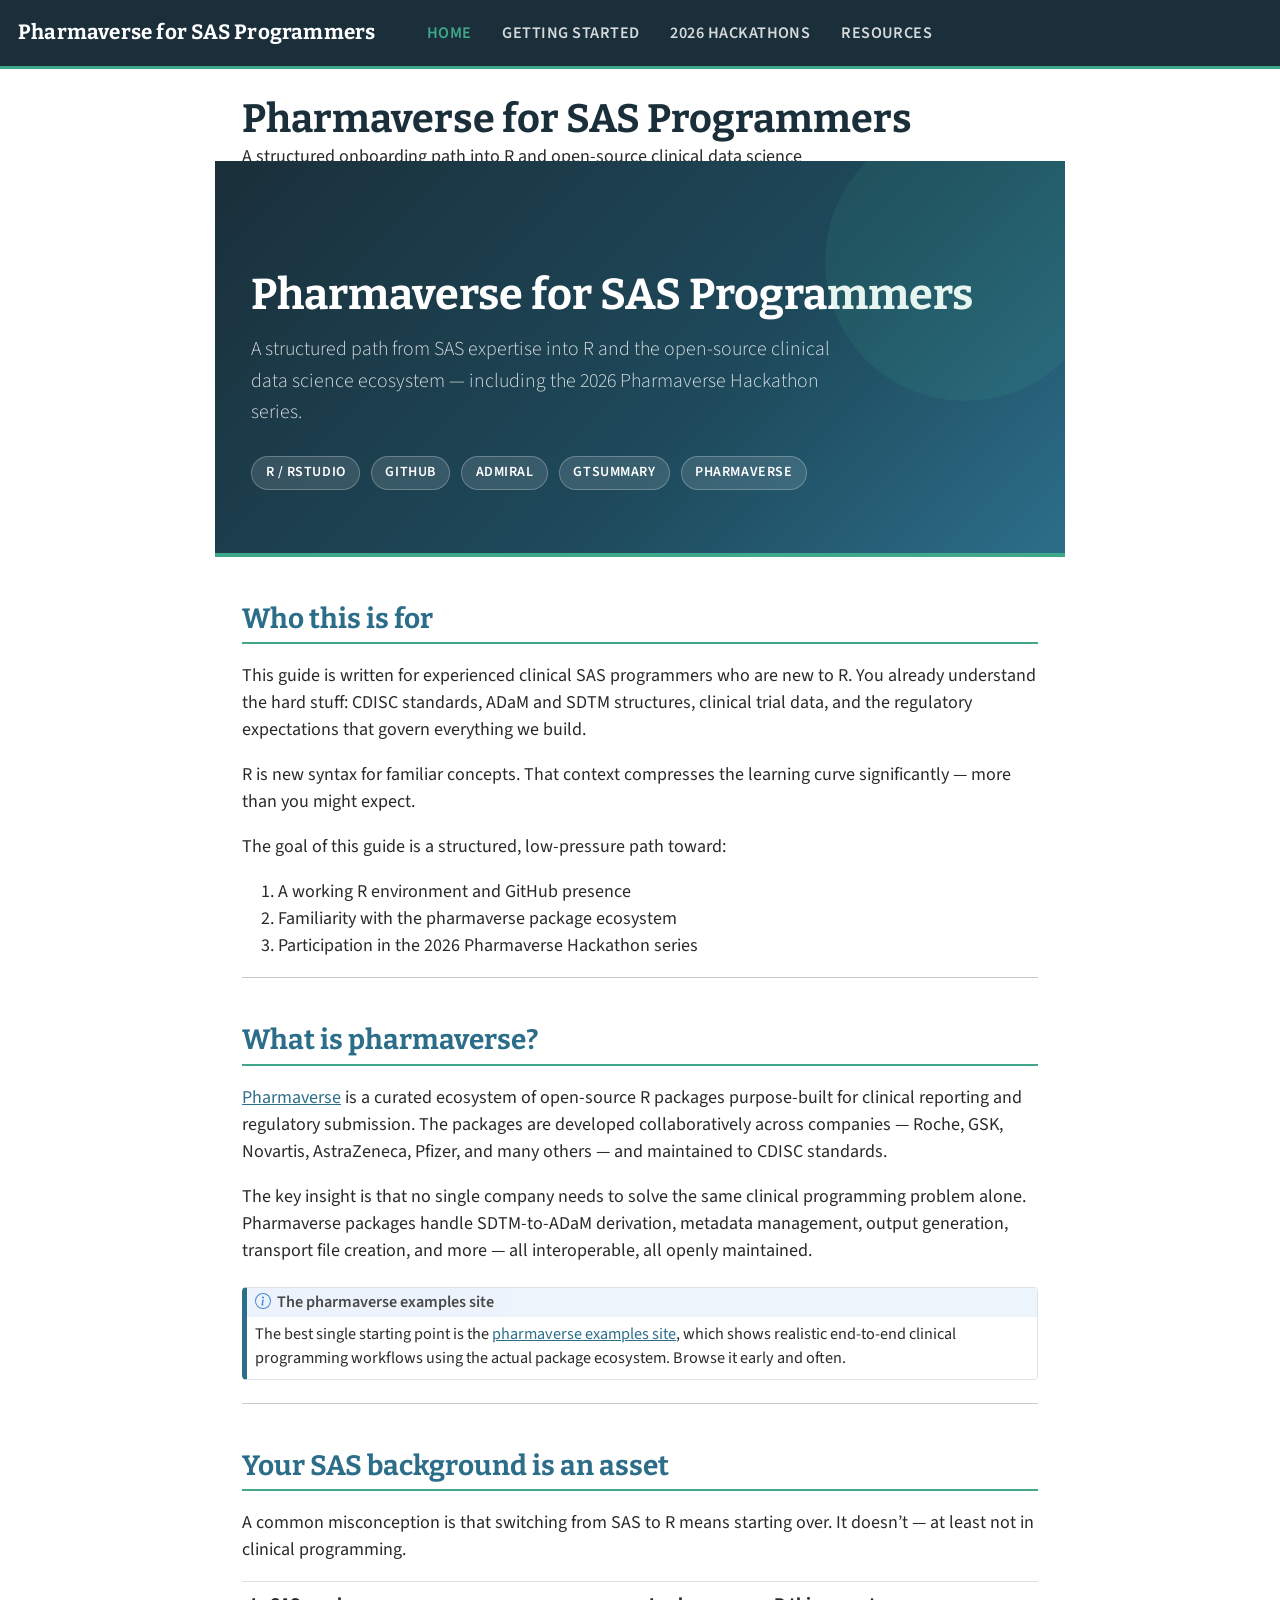
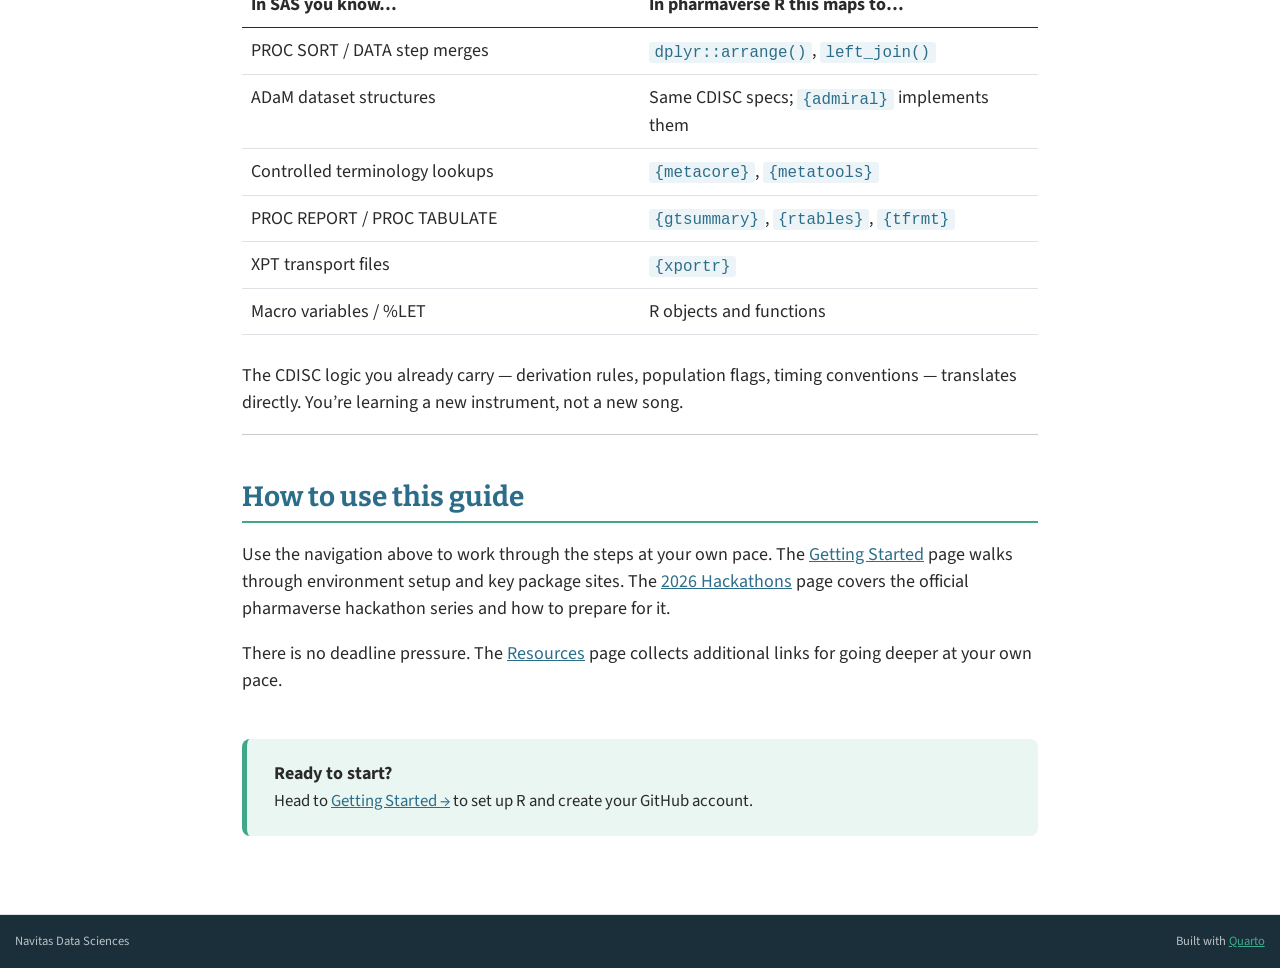
==== index.html @ 02140207 "Built site for gh-pages" ====
<!DOCTYPE html>
<html xmlns="http://www.w3.org/1999/xhtml" lang="en" xml:lang="en"><head>

<meta charset="utf-8">
<meta name="generator" content="quarto-1.2.313">

<meta name="viewport" content="width=device-width, initial-scale=1.0, user-scalable=yes">

<meta name="description" content="A structured onboarding path into R and open-source clinical data science">

<title>Pharmaverse for SAS Programmers</title>
<style>
code{white-space: pre-wrap;}
span.smallcaps{font-variant: small-caps;}
div.columns{display: flex; gap: min(4vw, 1.5em);}
div.column{flex: auto; overflow-x: auto;}
div.hanging-indent{margin-left: 1.5em; text-indent: -1.5em;}
ul.task-list{list-style: none;}
ul.task-list li input[type="checkbox"] {
  width: 0.8em;
  margin: 0 0.8em 0.2em -1.6em;
  vertical-align: middle;
}
</style>


<script src="site_libs/quarto-nav/quarto-nav.js"></script>
<script src="site_libs/quarto-nav/headroom.min.js"></script>
<script src="site_libs/clipboard/clipboard.min.js"></script>
<script src="site_libs/quarto-search/autocomplete.umd.js"></script>
<script src="site_libs/quarto-search/fuse.min.js"></script>
<script src="site_libs/quarto-search/quarto-search.js"></script>
<meta name="quarto:offset" content="./">
<link href="./favicon.png" rel="icon" type="image/png">
<script src="site_libs/quarto-html/quarto.js"></script>
<script src="site_libs/quarto-html/popper.min.js"></script>
<script src="site_libs/quarto-html/tippy.umd.min.js"></script>
<script src="site_libs/quarto-html/anchor.min.js"></script>
<link href="site_libs/quarto-html/tippy.css" rel="stylesheet">
<link href="site_libs/quarto-html/quarto-syntax-highlighting.css" rel="stylesheet" id="quarto-text-highlighting-styles">
<script src="site_libs/bootstrap/bootstrap.min.js"></script>
<link href="site_libs/bootstrap/bootstrap-icons.css" rel="stylesheet">
<link href="site_libs/bootstrap/bootstrap.min.css" rel="stylesheet" id="quarto-bootstrap" data-mode="light">
<script id="quarto-search-options" type="application/json">{
  "location": "navbar",
  "copy-button": false,
  "collapse-after": 3,
  "panel-placement": "end",
  "type": "overlay",
  "limit": 20,
  "language": {
    "search-no-results-text": "No results",
    "search-matching-documents-text": "matching documents",
    "search-copy-link-title": "Copy link to search",
    "search-hide-matches-text": "Hide additional matches",
    "search-more-match-text": "more match in this document",
    "search-more-matches-text": "more matches in this document",
    "search-clear-button-title": "Clear",
    "search-detached-cancel-button-title": "Cancel",
    "search-submit-button-title": "Submit"
  }
}</script>
<style>html{ scroll-behavior: smooth; }</style>


</head>

<body class="nav-fixed fullcontent">

<div id="quarto-search-results"></div>
  <header id="quarto-header" class="headroom fixed-top">
    <nav class="navbar navbar-expand-lg navbar-dark ">
      <div class="navbar-container container-fluid">
      <div class="navbar-brand-container">
    <a class="navbar-brand" href="./index.html">
    <span class="navbar-title">Pharmaverse for SAS Programmers</span>
    </a>
  </div>
          <button class="navbar-toggler" type="button" data-bs-toggle="collapse" data-bs-target="#navbarCollapse" aria-controls="navbarCollapse" aria-expanded="false" aria-label="Toggle navigation" onclick="if (window.quartoToggleHeadroom) { window.quartoToggleHeadroom(); }">
  <span class="navbar-toggler-icon"></span>
</button>
          <div class="collapse navbar-collapse" id="navbarCollapse">
            <ul class="navbar-nav navbar-nav-scroll me-auto">
  <li class="nav-item">
    <a class="nav-link active" href="./index.html" aria-current="page">
 <span class="menu-text">Home</span></a>
  </li>  
  <li class="nav-item">
    <a class="nav-link" href="./steps.html">
 <span class="menu-text">Getting Started</span></a>
  </li>  
  <li class="nav-item">
    <a class="nav-link" href="./hackathon.html">
 <span class="menu-text">2026 Hackathons</span></a>
  </li>  
  <li class="nav-item">
    <a class="nav-link" href="./resources.html">
 <span class="menu-text">Resources</span></a>
  </li>  
</ul>
            <ul class="navbar-nav navbar-nav-scroll ms-auto">
  <li class="nav-item compact">
    <a class="nav-link" href="https://github.com/pharmaverse"><i class="bi bi-github" role="img" aria-label="GitHub">
</i> 
 <span class="menu-text"></span></a>
  </li>  
</ul>
              <div id="quarto-search" class="" title="Search"></div>
          </div> <!-- /navcollapse -->
      </div> <!-- /container-fluid -->
    </nav>
</header>
<!-- content -->
<div id="quarto-content" class="quarto-container page-columns page-rows-contents page-layout-article page-navbar">
<!-- sidebar -->
<!-- margin-sidebar -->
    
<!-- main -->
<main class="content" id="quarto-document-content">

<header id="title-block-header" class="quarto-title-block default">
<div class="quarto-title">
<h1 class="title">Pharmaverse for SAS Programmers</h1>
</div>

<div>
  <div class="description">
    A structured onboarding path into R and open-source clinical data science
  </div>
</div>


<div class="quarto-title-meta">

    
  
    
  </div>
  

</header>

<div class="hero-banner">
  <h1>Pharmaverse for SAS Programmers</h1>
  <p class="subtitle">
    A structured path from SAS expertise into R and the open-source clinical data science ecosystem — including the 2026 Pharmaverse Hackathon series.
  </p>
  <div class="badge-row">
    <span class="hero-badge">R / RStudio</span>
    <span class="hero-badge">GitHub</span>
    <span class="hero-badge">admiral</span>
    <span class="hero-badge">gtsummary</span>
    <span class="hero-badge">pharmaverse</span>
  </div>
</div>
<section id="who-this-is-for" class="level2">
<h2 class="anchored" data-anchor-id="who-this-is-for">Who this is for</h2>
<p>This guide is written for experienced clinical SAS programmers who are new to R. You already understand the hard stuff: CDISC standards, ADaM and SDTM structures, clinical trial data, and the regulatory expectations that govern everything we build.</p>
<p>R is new syntax for familiar concepts. That context compresses the learning curve significantly — more than you might expect.</p>
<p>The goal of this guide is a structured, low-pressure path toward:</p>
<ol type="1">
<li>A working R environment and GitHub presence</li>
<li>Familiarity with the pharmaverse package ecosystem</li>
<li>Participation in the 2026 Pharmaverse Hackathon series</li>
</ol>
<hr>
</section>
<section id="what-is-pharmaverse" class="level2">
<h2 class="anchored" data-anchor-id="what-is-pharmaverse">What is pharmaverse?</h2>
<p><a href="https://pharmaverse.org">Pharmaverse</a> is a curated ecosystem of open-source R packages purpose-built for clinical reporting and regulatory submission. The packages are developed collaboratively across companies — Roche, GSK, Novartis, AstraZeneca, Pfizer, and many others — and maintained to CDISC standards.</p>
<p>The key insight is that no single company needs to solve the same clinical programming problem alone. Pharmaverse packages handle SDTM-to-ADaM derivation, metadata management, output generation, transport file creation, and more — all interoperable, all openly maintained.</p>
<div class="callout-note callout callout-style-default callout-captioned">
<div class="callout-header d-flex align-content-center">
<div class="callout-icon-container">
<i class="callout-icon"></i>
</div>
<div class="callout-caption-container flex-fill">
The pharmaverse examples site
</div>
</div>
<div class="callout-body-container callout-body">
<p>The best single starting point is the <a href="https://pharmaverse.github.io/examples/">pharmaverse examples site</a>, which shows realistic end-to-end clinical programming workflows using the actual package ecosystem. Browse it early and often.</p>
</div>
</div>
<hr>
</section>
<section id="your-sas-background-is-an-asset" class="level2">
<h2 class="anchored" data-anchor-id="your-sas-background-is-an-asset">Your SAS background is an asset</h2>
<p>A common misconception is that switching from SAS to R means starting over. It doesn’t — at least not in clinical programming.</p>
<table class="table">
<colgroup>
<col style="width: 50%">
<col style="width: 50%">
</colgroup>
<thead>
<tr class="header">
<th>In SAS you know…</th>
<th>In pharmaverse R this maps to…</th>
</tr>
</thead>
<tbody>
<tr class="odd">
<td>PROC SORT / DATA step merges</td>
<td><code>dplyr::arrange()</code>, <code>left_join()</code></td>
</tr>
<tr class="even">
<td>ADaM dataset structures</td>
<td>Same CDISC specs; <code>{admiral}</code> implements them</td>
</tr>
<tr class="odd">
<td>Controlled terminology lookups</td>
<td><code>{metacore}</code>, <code>{metatools}</code></td>
</tr>
<tr class="even">
<td>PROC REPORT / PROC TABULATE</td>
<td><code>{gtsummary}</code>, <code>{rtables}</code>, <code>{tfrmt}</code></td>
</tr>
<tr class="odd">
<td>XPT transport files</td>
<td><code>{xportr}</code></td>
</tr>
<tr class="even">
<td>Macro variables / %LET</td>
<td>R objects and functions</td>
</tr>
</tbody>
</table>
<p>The CDISC logic you already carry — derivation rules, population flags, timing conventions — translates directly. You’re learning a new instrument, not a new song.</p>
<hr>
</section>
<section id="how-to-use-this-guide" class="level2">
<h2 class="anchored" data-anchor-id="how-to-use-this-guide">How to use this guide</h2>
<p>Use the navigation above to work through the steps at your own pace. The <a href="./steps.html">Getting Started</a> page walks through environment setup and key package sites. The <a href="./hackathon.html">2026 Hackathons</a> page covers the official pharmaverse hackathon series and how to prepare for it.</p>
<p>There is no deadline pressure. The <a href="./resources.html">Resources</a> page collects additional links for going deeper at your own pace.</p>
<div style="margin-top: 2.5rem; padding: 1.2rem 1.5rem; background: #EAF6F2; border-radius: 8px; border-left: 5px solid #3FA88B;">
  <strong style="font-size:1rem;">Ready to start?</strong><br>
  <span style="font-size:0.93rem;">Head to <a href="./steps.html">Getting Started →</a> to set up R and create your GitHub account.</span>
</div>


</section>

</main> <!-- /main -->
<script id="quarto-html-after-body" type="application/javascript">
window.document.addEventListener("DOMContentLoaded", function (event) {
  const toggleBodyColorMode = (bsSheetEl) => {
    const mode = bsSheetEl.getAttribute("data-mode");
    const bodyEl = window.document.querySelector("body");
    if (mode === "dark") {
      bodyEl.classList.add("quarto-dark");
      bodyEl.classList.remove("quarto-light");
    } else {
      bodyEl.classList.add("quarto-light");
      bodyEl.classList.remove("quarto-dark");
    }
  }
  const toggleBodyColorPrimary = () => {
    const bsSheetEl = window.document.querySelector("link#quarto-bootstrap");
    if (bsSheetEl) {
      toggleBodyColorMode(bsSheetEl);
    }
  }
  toggleBodyColorPrimary();  
  const icon = "";
  const anchorJS = new window.AnchorJS();
  anchorJS.options = {
    placement: 'right',
    icon: icon
  };
  anchorJS.add('.anchored');
  const clipboard = new window.ClipboardJS('.code-copy-button', {
    target: function(trigger) {
      return trigger.previousElementSibling;
    }
  });
  clipboard.on('success', function(e) {
    // button target
    const button = e.trigger;
    // don't keep focus
    button.blur();
    // flash "checked"
    button.classList.add('code-copy-button-checked');
    var currentTitle = button.getAttribute("title");
    button.setAttribute("title", "Copied!");
    let tooltip;
    if (window.bootstrap) {
      button.setAttribute("data-bs-toggle", "tooltip");
      button.setAttribute("data-bs-placement", "left");
      button.setAttribute("data-bs-title", "Copied!");
      tooltip = new bootstrap.Tooltip(button, 
        { trigger: "manual", 
          customClass: "code-copy-button-tooltip",
          offset: [0, -8]});
      tooltip.show();    
    }
    setTimeout(function() {
      if (tooltip) {
        tooltip.hide();
        button.removeAttribute("data-bs-title");
        button.removeAttribute("data-bs-toggle");
        button.removeAttribute("data-bs-placement");
      }
      button.setAttribute("title", currentTitle);
      button.classList.remove('code-copy-button-checked');
    }, 1000);
    // clear code selection
    e.clearSelection();
  });
  function tippyHover(el, contentFn) {
    const config = {
      allowHTML: true,
      content: contentFn,
      maxWidth: 500,
      delay: 100,
      arrow: false,
      appendTo: function(el) {
          return el.parentElement;
      },
      interactive: true,
      interactiveBorder: 10,
      theme: 'quarto',
      placement: 'bottom-start'
    };
    window.tippy(el, config); 
  }
  const noterefs = window.document.querySelectorAll('a[role="doc-noteref"]');
  for (var i=0; i<noterefs.length; i++) {
    const ref = noterefs[i];
    tippyHover(ref, function() {
      // use id or data attribute instead here
      let href = ref.getAttribute('data-footnote-href') || ref.getAttribute('href');
      try { href = new URL(href).hash; } catch {}
      const id = href.replace(/^#\/?/, "");
      const note = window.document.getElementById(id);
      return note.innerHTML;
    });
  }
  const findCites = (el) => {
    const parentEl = el.parentElement;
    if (parentEl) {
      const cites = parentEl.dataset.cites;
      if (cites) {
        return {
          el,
          cites: cites.split(' ')
        };
      } else {
        return findCites(el.parentElement)
      }
    } else {
      return undefined;
    }
  };
  var bibliorefs = window.document.querySelectorAll('a[role="doc-biblioref"]');
  for (var i=0; i<bibliorefs.length; i++) {
    const ref = bibliorefs[i];
    const citeInfo = findCites(ref);
    if (citeInfo) {
      tippyHover(citeInfo.el, function() {
        var popup = window.document.createElement('div');
        citeInfo.cites.forEach(function(cite) {
          var citeDiv = window.document.createElement('div');
          citeDiv.classList.add('hanging-indent');
          citeDiv.classList.add('csl-entry');
          var biblioDiv = window.document.getElementById('ref-' + cite);
          if (biblioDiv) {
            citeDiv.innerHTML = biblioDiv.innerHTML;
          }
          popup.appendChild(citeDiv);
        });
        return popup.innerHTML;
      });
    }
  }
});
</script>
</div> <!-- /content -->
<footer class="footer">
  <div class="nav-footer">
    <div class="nav-footer-left">Navitas Data Sciences</div>   
    <div class="nav-footer-right">Built with <a href="https://quarto.org">Quarto</a></div>
  </div>
</footer>



<script src="site_libs/quarto-html/zenscroll-min.js"></script>
</body></html>
---- site_libs/quarto-html/tippy.css ----
.tippy-box[data-animation=fade][data-state=hidden]{opacity:0}[data-tippy-root]{max-width:calc(100vw - 10px)}.tippy-box{position:relative;background-color:#333;color:#fff;border-radius:4px;font-size:14px;line-height:1.4;white-space:normal;outline:0;transition-property:transform,visibility,opacity}.tippy-box[data-placement^=top]>.tippy-arrow{bottom:0}.tippy-box[data-placement^=top]>.tippy-arrow:before{bottom:-7px;left:0;border-width:8px 8px 0;border-top-color:initial;transform-origin:center top}.tippy-box[data-placement^=bottom]>.tippy-arrow{top:0}.tippy-box[data-placement^=bottom]>.tippy-arrow:before{top:-7px;left:0;border-width:0 8px 8px;border-bottom-color:initial;transform-origin:center bottom}.tippy-box[data-placement^=left]>.tippy-arrow{right:0}.tippy-box[data-placement^=left]>.tippy-arrow:before{border-width:8px 0 8px 8px;border-left-color:initial;right:-7px;transform-origin:center left}.tippy-box[data-placement^=right]>.tippy-arrow{left:0}.tippy-box[data-placement^=right]>.tippy-arrow:before{left:-7px;border-width:8px 8px 8px 0;border-right-color:initial;transform-origin:center right}.tippy-box[data-inertia][data-state=visible]{transition-timing-function:cubic-bezier(.54,1.5,.38,1.11)}.tippy-arrow{width:16px;height:16px;color:#333}.tippy-arrow:before{content:"";position:absolute;border-color:transparent;border-style:solid}.tippy-content{position:relative;padding:5px 9px;z-index:1}
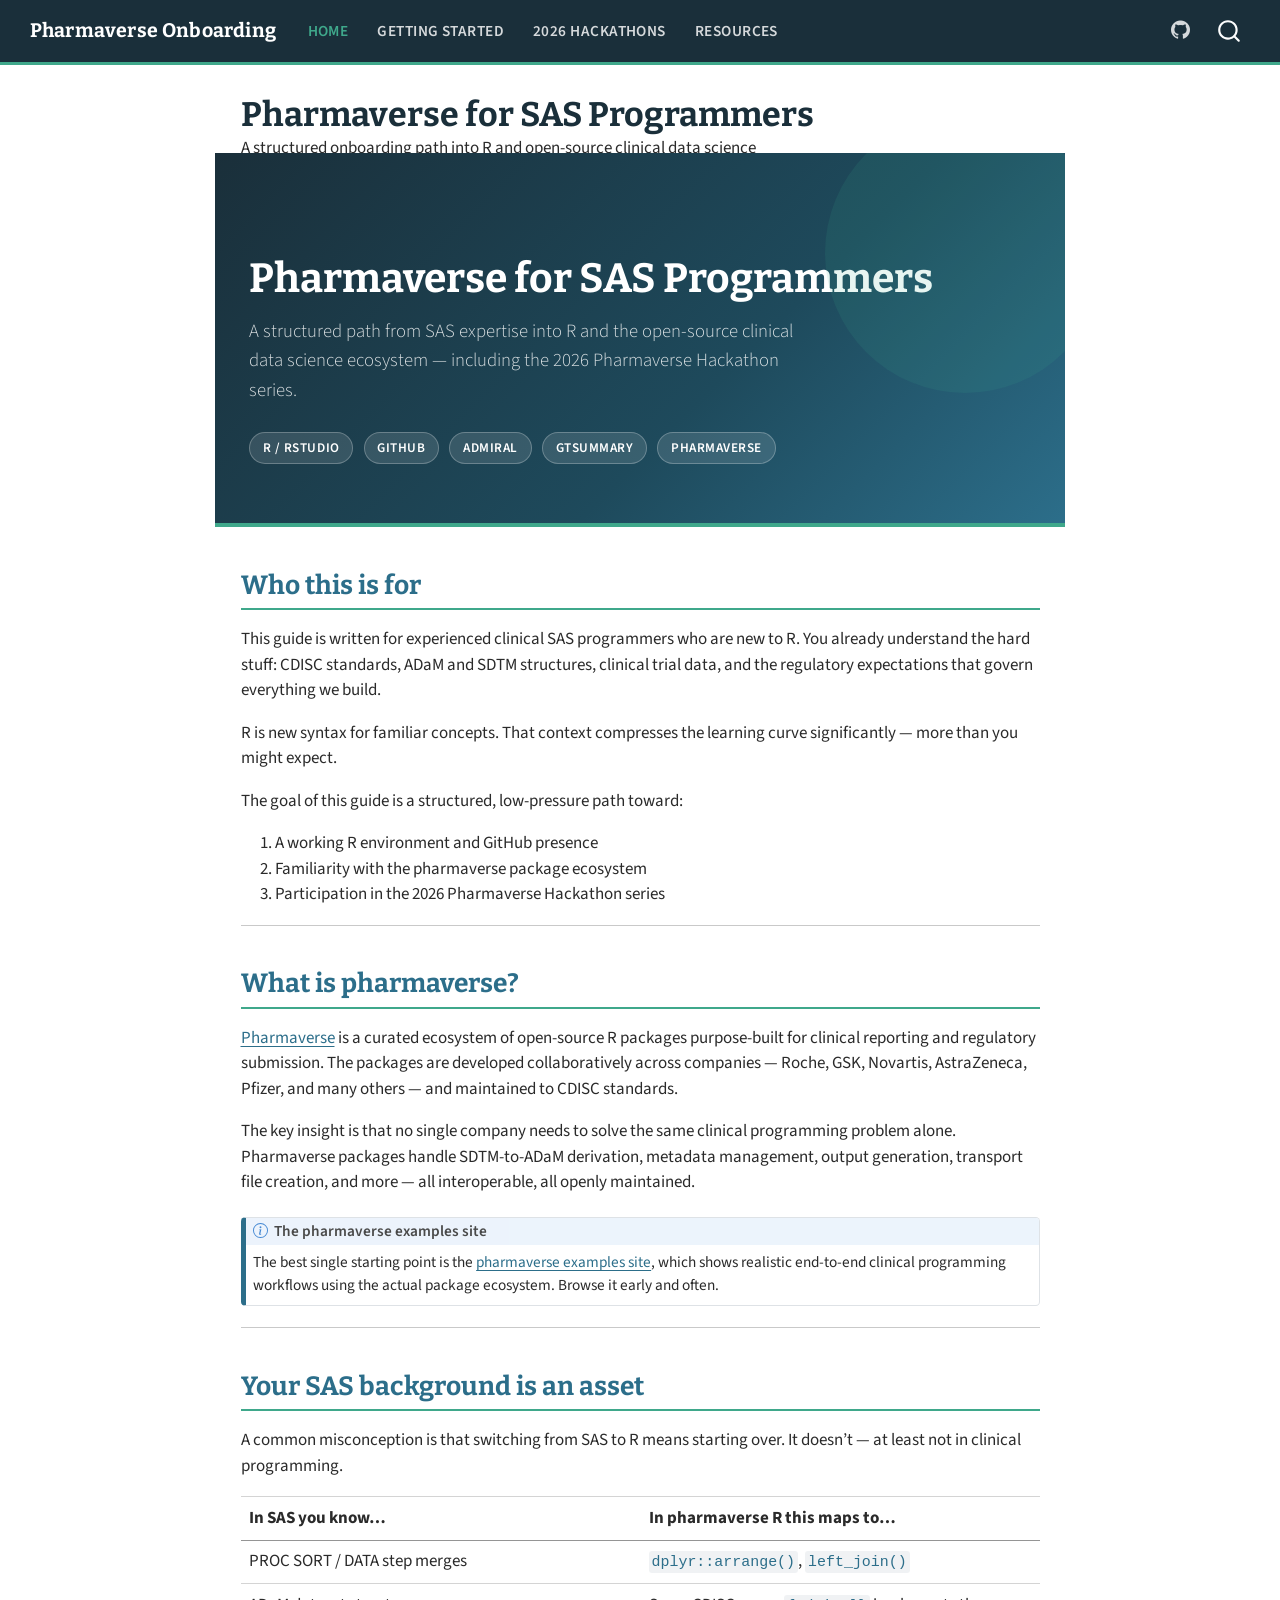
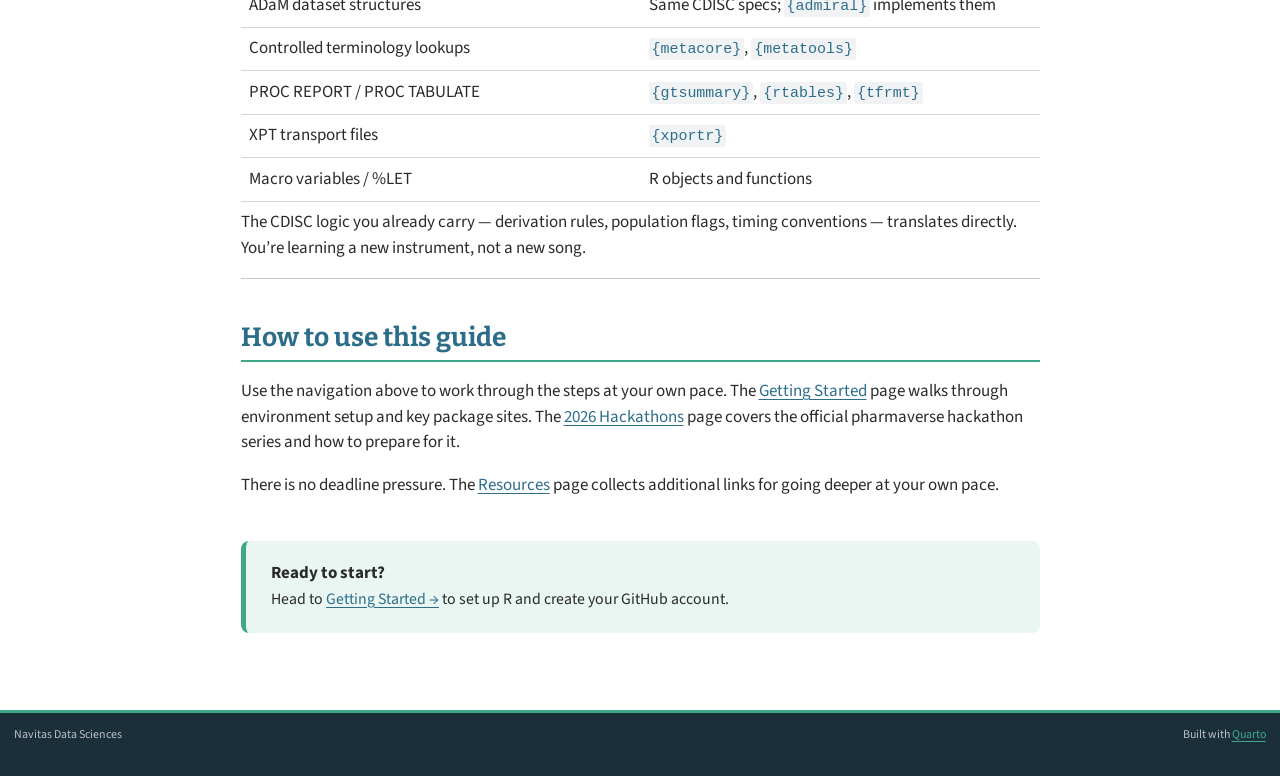
==== commit 2310fc20: "Built site for gh-pages" ====
--- a/index.html
+++ b/index.html
@@ -2,14 +2,17 @@
 <html xmlns="http://www.w3.org/1999/xhtml" lang="en" xml:lang="en"><head>
 
 <meta charset="utf-8">
-<meta name="generator" content="quarto-1.2.313">
+<meta name="generator" content="quarto-1.9.37">
 
 <meta name="viewport" content="width=device-width, initial-scale=1.0, user-scalable=yes">
 
 <meta name="description" content="A structured onboarding path into R and open-source clinical data science">
 
-<title>Pharmaverse for SAS Programmers</title>
+<title>Pharmaverse for SAS Programmers – Pharmaverse Onboarding</title>
 <style>
+/* Default styles provided by pandoc.
+** See https://pandoc.org/MANUAL.html#variables-for-html for config info.
+*/
 code{white-space: pre-wrap;}
 span.smallcaps{font-variant: small-caps;}
 div.columns{display: flex; gap: min(4vw, 1.5em);}
@@ -18,7 +21,7 @@
 ul.task-list{list-style: none;}
 ul.task-list li input[type="checkbox"] {
   width: 0.8em;
-  margin: 0 0.8em 0.2em -1.6em;
+  margin: 0 0.8em 0.2em -1em; /* quarto-specific, see https://github.com/quarto-dev/quarto-cli/issues/4556 */ 
   vertical-align: middle;
 }
 </style>
@@ -31,23 +34,30 @@
 <script src="site_libs/quarto-search/fuse.min.js"></script>
 <script src="site_libs/quarto-search/quarto-search.js"></script>
 <meta name="quarto:offset" content="./">
-<link href="./favicon.png" rel="icon" type="image/png">
-<script src="site_libs/quarto-html/quarto.js"></script>
+<link href="./pharmaverse.png" rel="icon" type="image/png">
+<script src="site_libs/quarto-html/quarto.js" type="module"></script>
+<script src="site_libs/quarto-html/tabsets/tabsets.js" type="module"></script>
 <script src="site_libs/quarto-html/popper.min.js"></script>
 <script src="site_libs/quarto-html/tippy.umd.min.js"></script>
 <script src="site_libs/quarto-html/anchor.min.js"></script>
 <link href="site_libs/quarto-html/tippy.css" rel="stylesheet">
-<link href="site_libs/quarto-html/quarto-syntax-highlighting.css" rel="stylesheet" id="quarto-text-highlighting-styles">
+<link href="site_libs/quarto-html/quarto-syntax-highlighting-7f8f88aac4f3542376d5c11b86a4c14d.css" rel="stylesheet" id="quarto-text-highlighting-styles">
 <script src="site_libs/bootstrap/bootstrap.min.js"></script>
 <link href="site_libs/bootstrap/bootstrap-icons.css" rel="stylesheet">
-<link href="site_libs/bootstrap/bootstrap.min.css" rel="stylesheet" id="quarto-bootstrap" data-mode="light">
+<link href="site_libs/bootstrap/bootstrap-ebcdbd7d827fe1fa6b3996e288fa04e9.min.css" rel="stylesheet" append-hash="true" id="quarto-bootstrap" data-mode="light">
 <script id="quarto-search-options" type="application/json">{
   "location": "navbar",
   "copy-button": false,
   "collapse-after": 3,
   "panel-placement": "end",
   "type": "overlay",
-  "limit": 20,
+  "limit": 50,
+  "keyboard-shortcut": [
+    "f",
+    "/",
+    "s"
+  ],
+  "show-item-context": false,
   "language": {
     "search-no-results-text": "No results",
     "search-matching-documents-text": "matching documents",
@@ -56,8 +66,10 @@
     "search-more-match-text": "more match in this document",
     "search-more-matches-text": "more matches in this document",
     "search-clear-button-title": "Clear",
+    "search-text-placeholder": "",
     "search-detached-cancel-button-title": "Cancel",
-    "search-submit-button-title": "Submit"
+    "search-submit-button-title": "Submit",
+    "search-label": "Search"
   }
 }</script>
 <style>html{ scroll-behavior: smooth; }</style>
@@ -65,48 +77,50 @@
 
 </head>
 
-<body class="nav-fixed fullcontent">
+<body class="nav-fixed fullcontent quarto-light">
 
 <div id="quarto-search-results"></div>
   <header id="quarto-header" class="headroom fixed-top">
-    <nav class="navbar navbar-expand-lg navbar-dark ">
+    <nav class="navbar navbar-expand-lg " data-bs-theme="dark">
       <div class="navbar-container container-fluid">
-      <div class="navbar-brand-container">
+      <div class="navbar-brand-container mx-auto">
     <a class="navbar-brand" href="./index.html">
-    <span class="navbar-title">Pharmaverse for SAS Programmers</span>
+    <span class="navbar-title">Pharmaverse Onboarding</span>
     </a>
   </div>
-          <button class="navbar-toggler" type="button" data-bs-toggle="collapse" data-bs-target="#navbarCollapse" aria-controls="navbarCollapse" aria-expanded="false" aria-label="Toggle navigation" onclick="if (window.quartoToggleHeadroom) { window.quartoToggleHeadroom(); }">
+            <div id="quarto-search" class="" title="Search"></div>
+          <button class="navbar-toggler" type="button" data-bs-toggle="collapse" data-bs-target="#navbarCollapse" aria-controls="navbarCollapse" role="menu" aria-expanded="false" aria-label="Toggle navigation" onclick="if (window.quartoToggleHeadroom) { window.quartoToggleHeadroom(); }">
   <span class="navbar-toggler-icon"></span>
 </button>
           <div class="collapse navbar-collapse" id="navbarCollapse">
             <ul class="navbar-nav navbar-nav-scroll me-auto">
   <li class="nav-item">
-    <a class="nav-link active" href="./index.html" aria-current="page">
- <span class="menu-text">Home</span></a>
+    <a class="nav-link active" href="./index.html" aria-current="page"> 
+<span class="menu-text">Home</span></a>
   </li>  
   <li class="nav-item">
-    <a class="nav-link" href="./steps.html">
- <span class="menu-text">Getting Started</span></a>
+    <a class="nav-link" href="./steps.html"> 
+<span class="menu-text">Getting Started</span></a>
   </li>  
   <li class="nav-item">
-    <a class="nav-link" href="./hackathon.html">
- <span class="menu-text">2026 Hackathons</span></a>
+    <a class="nav-link" href="./hackathon.html"> 
+<span class="menu-text">2026 Hackathons</span></a>
   </li>  
   <li class="nav-item">
-    <a class="nav-link" href="./resources.html">
- <span class="menu-text">Resources</span></a>
+    <a class="nav-link" href="./resources.html"> 
+<span class="menu-text">Resources</span></a>
   </li>  
 </ul>
             <ul class="navbar-nav navbar-nav-scroll ms-auto">
   <li class="nav-item compact">
-    <a class="nav-link" href="https://github.com/pharmaverse"><i class="bi bi-github" role="img" aria-label="GitHub">
+    <a class="nav-link" href="https://github.com/pharmaverse"> <i class="bi bi-github" role="img" aria-label="GitHub">
 </i> 
- <span class="menu-text"></span></a>
+<span class="menu-text"></span></a>
   </li>  
 </ul>
-              <div id="quarto-search" class="" title="Search"></div>
           </div> <!-- /navcollapse -->
+            <div class="quarto-navbar-tools">
+</div>
       </div> <!-- /container-fluid -->
     </nav>
 </header>
@@ -138,7 +152,9 @@
   </div>
   
 
+
 </header>
+
 
 <div class="hero-banner">
   <h1>Pharmaverse for SAS Programmers</h1>
@@ -169,13 +185,13 @@
 <h2 class="anchored" data-anchor-id="what-is-pharmaverse">What is pharmaverse?</h2>
 <p><a href="https://pharmaverse.org">Pharmaverse</a> is a curated ecosystem of open-source R packages purpose-built for clinical reporting and regulatory submission. The packages are developed collaboratively across companies — Roche, GSK, Novartis, AstraZeneca, Pfizer, and many others — and maintained to CDISC standards.</p>
 <p>The key insight is that no single company needs to solve the same clinical programming problem alone. Pharmaverse packages handle SDTM-to-ADaM derivation, metadata management, output generation, transport file creation, and more — all interoperable, all openly maintained.</p>
-<div class="callout-note callout callout-style-default callout-captioned">
+<div class="callout callout-style-default callout-note callout-titled">
 <div class="callout-header d-flex align-content-center">
 <div class="callout-icon-container">
 <i class="callout-icon"></i>
 </div>
-<div class="callout-caption-container flex-fill">
-The pharmaverse examples site
+<div class="callout-title-container flex-fill">
+<span class="screen-reader-only">Note</span>The pharmaverse examples site
 </div>
 </div>
 <div class="callout-body-container callout-body">
@@ -187,7 +203,7 @@
 <section id="your-sas-background-is-an-asset" class="level2">
 <h2 class="anchored" data-anchor-id="your-sas-background-is-an-asset">Your SAS background is an asset</h2>
 <p>A common misconception is that switching from SAS to R means starting over. It doesn’t — at least not in clinical programming.</p>
-<table class="table">
+<table class="caption-top table">
 <colgroup>
 <col style="width: 50%">
 <col style="width: 50%">
@@ -242,147 +258,422 @@
 
 </main> <!-- /main -->
 <script id="quarto-html-after-body" type="application/javascript">
-window.document.addEventListener("DOMContentLoaded", function (event) {
-  const toggleBodyColorMode = (bsSheetEl) => {
-    const mode = bsSheetEl.getAttribute("data-mode");
-    const bodyEl = window.document.querySelector("body");
-    if (mode === "dark") {
-      bodyEl.classList.add("quarto-dark");
-      bodyEl.classList.remove("quarto-light");
-    } else {
-      bodyEl.classList.add("quarto-light");
-      bodyEl.classList.remove("quarto-dark");
-    }
-  }
-  const toggleBodyColorPrimary = () => {
-    const bsSheetEl = window.document.querySelector("link#quarto-bootstrap");
-    if (bsSheetEl) {
-      toggleBodyColorMode(bsSheetEl);
-    }
-  }
-  toggleBodyColorPrimary();  
-  const icon = "";
-  const anchorJS = new window.AnchorJS();
-  anchorJS.options = {
-    placement: 'right',
-    icon: icon
-  };
-  anchorJS.add('.anchored');
-  const clipboard = new window.ClipboardJS('.code-copy-button', {
-    target: function(trigger) {
-      return trigger.previousElementSibling;
+  window.document.addEventListener("DOMContentLoaded", function (event) {
+    const icon = "";
+    const anchorJS = new window.AnchorJS();
+    anchorJS.options = {
+      placement: 'right',
+      icon: icon
+    };
+    anchorJS.add('.anchored');
+    const isCodeAnnotation = (el) => {
+      for (const clz of el.classList) {
+        if (clz.startsWith('code-annotation-')) {                     
+          return true;
+        }
+      }
+      return false;
+    }
+    const onCopySuccess = function(e) {
+      // button target
+      const button = e.trigger;
+      // don't keep focus
+      button.blur();
+      // flash "checked"
+      button.classList.add('code-copy-button-checked');
+      var currentTitle = button.getAttribute("title");
+      button.setAttribute("title", "Copied!");
+      let tooltip;
+      if (window.bootstrap) {
+        button.setAttribute("data-bs-toggle", "tooltip");
+        button.setAttribute("data-bs-placement", "left");
+        button.setAttribute("data-bs-title", "Copied!");
+        tooltip = new bootstrap.Tooltip(button, 
+          { trigger: "manual", 
+            customClass: "code-copy-button-tooltip",
+            offset: [0, -8]});
+        tooltip.show();    
+      }
+      setTimeout(function() {
+        if (tooltip) {
+          tooltip.hide();
+          button.removeAttribute("data-bs-title");
+          button.removeAttribute("data-bs-toggle");
+          button.removeAttribute("data-bs-placement");
+        }
+        button.setAttribute("title", currentTitle);
+        button.classList.remove('code-copy-button-checked');
+      }, 1000);
+      // clear code selection
+      e.clearSelection();
+    }
+    const getTextToCopy = function(trigger) {
+      const outerScaffold = trigger.parentElement.cloneNode(true);
+      const codeEl = outerScaffold.querySelector('code');
+      for (const childEl of codeEl.children) {
+        if (isCodeAnnotation(childEl)) {
+          childEl.remove();
+        }
+      }
+      return codeEl.innerText;
+    }
+    const clipboard = new window.ClipboardJS('.code-copy-button:not([data-in-quarto-modal])', {
+      text: getTextToCopy
+    });
+    clipboard.on('success', onCopySuccess);
+    if (window.document.getElementById('quarto-embedded-source-code-modal')) {
+      const clipboardModal = new window.ClipboardJS('.code-copy-button[data-in-quarto-modal]', {
+        text: getTextToCopy,
+        container: window.document.getElementById('quarto-embedded-source-code-modal')
+      });
+      clipboardModal.on('success', onCopySuccess);
+    }
+      var localhostRegex = new RegExp(/^(?:http|https):\/\/localhost\:?[0-9]*\//);
+      var mailtoRegex = new RegExp(/^mailto:/);
+        var filterRegex = new RegExp("https:\/\/jeffreyad\.github\.io\/pharmaverse-onboarding\/");
+      var isInternal = (href) => {
+          return filterRegex.test(href) || localhostRegex.test(href) || mailtoRegex.test(href);
+      }
+      // Inspect non-navigation links and adorn them if external
+     var links = window.document.querySelectorAll('a[href]:not(.nav-link):not(.navbar-brand):not(.toc-action):not(.sidebar-link):not(.sidebar-item-toggle):not(.pagination-link):not(.no-external):not([aria-hidden]):not(.dropdown-item):not(.quarto-navigation-tool):not(.about-link)');
+      for (var i=0; i<links.length; i++) {
+        const link = links[i];
+        if (!isInternal(link.href)) {
+          // undo the damage that might have been done by quarto-nav.js in the case of
+          // links that we want to consider external
+          if (link.dataset.originalHref !== undefined) {
+            link.href = link.dataset.originalHref;
+          }
+        }
+      }
+    function tippyHover(el, contentFn, onTriggerFn, onUntriggerFn) {
+      const config = {
+        allowHTML: true,
+        maxWidth: 500,
+        delay: 100,
+        arrow: false,
+        appendTo: function(el) {
+            return el.parentElement;
+        },
+        interactive: true,
+        interactiveBorder: 10,
+        theme: 'quarto',
+        placement: 'bottom-start',
+      };
+      if (contentFn) {
+        config.content = contentFn;
+      }
+      if (onTriggerFn) {
+        config.onTrigger = onTriggerFn;
+      }
+      if (onUntriggerFn) {
+        config.onUntrigger = onUntriggerFn;
+      }
+      window.tippy(el, config); 
+    }
+    const noterefs = window.document.querySelectorAll('a[role="doc-noteref"]');
+    for (var i=0; i<noterefs.length; i++) {
+      const ref = noterefs[i];
+      tippyHover(ref, function() {
+        // use id or data attribute instead here
+        let href = ref.getAttribute('data-footnote-href') || ref.getAttribute('href');
+        try { href = new URL(href).hash; } catch {}
+        const id = href.replace(/^#\/?/, "");
+        const note = window.document.getElementById(id);
+        if (note) {
+          return note.innerHTML;
+        } else {
+          return "";
+        }
+      });
+    }
+    const xrefs = window.document.querySelectorAll('a.quarto-xref');
+    const processXRef = (id, note) => {
+      // Strip column container classes
+      const stripColumnClz = (el) => {
+        el.classList.remove("page-full", "page-columns");
+        if (el.children) {
+          for (const child of el.children) {
+            stripColumnClz(child);
+          }
+        }
+      }
+      stripColumnClz(note)
+      if (id === null || id.startsWith('sec-')) {
+        // Special case sections, only their first couple elements
+        const container = document.createElement("div");
+        if (note.children && note.children.length > 2) {
+          container.appendChild(note.children[0].cloneNode(true));
+          for (let i = 1; i < note.children.length; i++) {
+            const child = note.children[i];
+            if (child.tagName === "P" && child.innerText === "") {
+              continue;
+            } else {
+              container.appendChild(child.cloneNode(true));
+              break;
+            }
+          }
+          if (window.Quarto?.typesetMath) {
+            window.Quarto.typesetMath(container);
+          }
+          return container.innerHTML
+        } else {
+          if (window.Quarto?.typesetMath) {
+            window.Quarto.typesetMath(note);
+          }
+          return note.innerHTML;
+        }
+      } else {
+        // Remove any anchor links if they are present
+        const anchorLink = note.querySelector('a.anchorjs-link');
+        if (anchorLink) {
+          anchorLink.remove();
+        }
+        if (window.Quarto?.typesetMath) {
+          window.Quarto.typesetMath(note);
+        }
+        if (note.classList.contains("callout")) {
+          return note.outerHTML;
+        } else {
+          return note.innerHTML;
+        }
+      }
+    }
+    for (var i=0; i<xrefs.length; i++) {
+      const xref = xrefs[i];
+      tippyHover(xref, undefined, function(instance) {
+        instance.disable();
+        let url = xref.getAttribute('href');
+        let hash = undefined; 
+        if (url.startsWith('#')) {
+          hash = url;
+        } else {
+          try { hash = new URL(url).hash; } catch {}
+        }
+        if (hash) {
+          const id = hash.replace(/^#\/?/, "");
+          const note = window.document.getElementById(id);
+          if (note !== null) {
+            try {
+              const html = processXRef(id, note.cloneNode(true));
+              instance.setContent(html);
+            } finally {
+              instance.enable();
+              instance.show();
+            }
+          } else {
+            // See if we can fetch this
+            fetch(url.split('#')[0])
+            .then(res => res.text())
+            .then(html => {
+              const parser = new DOMParser();
+              const htmlDoc = parser.parseFromString(html, "text/html");
+              const note = htmlDoc.getElementById(id);
+              if (note !== null) {
+                const html = processXRef(id, note);
+                instance.setContent(html);
+              } 
+            }).finally(() => {
+              instance.enable();
+              instance.show();
+            });
+          }
+        } else {
+          // See if we can fetch a full url (with no hash to target)
+          // This is a special case and we should probably do some content thinning / targeting
+          fetch(url)
+          .then(res => res.text())
+          .then(html => {
+            const parser = new DOMParser();
+            const htmlDoc = parser.parseFromString(html, "text/html");
+            const note = htmlDoc.querySelector('main.content');
+            if (note !== null) {
+              // This should only happen for chapter cross references
+              // (since there is no id in the URL)
+              // remove the first header
+              if (note.children.length > 0 && note.children[0].tagName === "HEADER") {
+                note.children[0].remove();
+              }
+              const html = processXRef(null, note);
+              instance.setContent(html);
+            } 
+          }).finally(() => {
+            instance.enable();
+            instance.show();
+          });
+        }
+      }, function(instance) {
+      });
+    }
+        let selectedAnnoteEl;
+        const selectorForAnnotation = ( cell, annotation) => {
+          let cellAttr = 'data-code-cell="' + cell + '"';
+          let lineAttr = 'data-code-annotation="' +  annotation + '"';
+          const selector = 'span[' + cellAttr + '][' + lineAttr + ']';
+          return selector;
+        }
+        const selectCodeLines = (annoteEl) => {
+          const doc = window.document;
+          const targetCell = annoteEl.getAttribute("data-target-cell");
+          const targetAnnotation = annoteEl.getAttribute("data-target-annotation");
+          const annoteSpan = window.document.querySelector(selectorForAnnotation(targetCell, targetAnnotation));
+          const lines = annoteSpan.getAttribute("data-code-lines").split(",");
+          const lineIds = lines.map((line) => {
+            return targetCell + "-" + line;
+          })
+          let top = null;
+          let height = null;
+          let parent = null;
+          if (lineIds.length > 0) {
+              //compute the position of the single el (top and bottom and make a div)
+              const el = window.document.getElementById(lineIds[0]);
+              top = el.offsetTop;
+              height = el.offsetHeight;
+              parent = el.parentElement.parentElement;
+            if (lineIds.length > 1) {
+              const lastEl = window.document.getElementById(lineIds[lineIds.length - 1]);
+              const bottom = lastEl.offsetTop + lastEl.offsetHeight;
+              height = bottom - top;
+            }
+            if (top !== null && height !== null && parent !== null) {
+              // cook up a div (if necessary) and position it 
+              let div = window.document.getElementById("code-annotation-line-highlight");
+              if (div === null) {
+                div = window.document.createElement("div");
+                div.setAttribute("id", "code-annotation-line-highlight");
+                div.style.position = 'absolute';
+                parent.appendChild(div);
+              }
+              div.style.top = top - 2 + "px";
+              div.style.height = height + 4 + "px";
+              div.style.left = 0;
+              let gutterDiv = window.document.getElementById("code-annotation-line-highlight-gutter");
+              if (gutterDiv === null) {
+                gutterDiv = window.document.createElement("div");
+                gutterDiv.setAttribute("id", "code-annotation-line-highlight-gutter");
+                gutterDiv.style.position = 'absolute';
+                const codeCell = window.document.getElementById(targetCell);
+                const gutter = codeCell.querySelector('.code-annotation-gutter');
+                gutter.appendChild(gutterDiv);
+              }
+              gutterDiv.style.top = top - 2 + "px";
+              gutterDiv.style.height = height + 4 + "px";
+            }
+            selectedAnnoteEl = annoteEl;
+          }
+        };
+        const unselectCodeLines = () => {
+          const elementsIds = ["code-annotation-line-highlight", "code-annotation-line-highlight-gutter"];
+          elementsIds.forEach((elId) => {
+            const div = window.document.getElementById(elId);
+            if (div) {
+              div.remove();
+            }
+          });
+          selectedAnnoteEl = undefined;
+        };
+          // Handle positioning of the toggle
+      window.addEventListener(
+        "resize",
+        throttle(() => {
+          elRect = undefined;
+          if (selectedAnnoteEl) {
+            selectCodeLines(selectedAnnoteEl);
+          }
+        }, 10)
+      );
+      function throttle(fn, ms) {
+      let throttle = false;
+      let timer;
+        return (...args) => {
+          if(!throttle) { // first call gets through
+              fn.apply(this, args);
+              throttle = true;
+          } else { // all the others get throttled
+              if(timer) clearTimeout(timer); // cancel #2
+              timer = setTimeout(() => {
+                fn.apply(this, args);
+                timer = throttle = false;
+              }, ms);
+          }
+        };
+      }
+        // Attach click handler to the DT
+        const annoteDls = window.document.querySelectorAll('dt[data-target-cell]');
+        for (const annoteDlNode of annoteDls) {
+          annoteDlNode.addEventListener('click', (event) => {
+            const clickedEl = event.target;
+            if (clickedEl !== selectedAnnoteEl) {
+              unselectCodeLines();
+              const activeEl = window.document.querySelector('dt[data-target-cell].code-annotation-active');
+              if (activeEl) {
+                activeEl.classList.remove('code-annotation-active');
+              }
+              selectCodeLines(clickedEl);
+              clickedEl.classList.add('code-annotation-active');
+            } else {
+              // Unselect the line
+              unselectCodeLines();
+              clickedEl.classList.remove('code-annotation-active');
+            }
+          });
+        }
+    const findCites = (el) => {
+      const parentEl = el.parentElement;
+      if (parentEl) {
+        const cites = parentEl.dataset.cites;
+        if (cites) {
+          return {
+            el,
+            cites: cites.split(' ')
+          };
+        } else {
+          return findCites(el.parentElement)
+        }
+      } else {
+        return undefined;
+      }
+    };
+    var bibliorefs = window.document.querySelectorAll('a[role="doc-biblioref"]');
+    for (var i=0; i<bibliorefs.length; i++) {
+      const ref = bibliorefs[i];
+      const citeInfo = findCites(ref);
+      if (citeInfo) {
+        tippyHover(citeInfo.el, function() {
+          var popup = window.document.createElement('div');
+          citeInfo.cites.forEach(function(cite) {
+            var citeDiv = window.document.createElement('div');
+            citeDiv.classList.add('hanging-indent');
+            citeDiv.classList.add('csl-entry');
+            var biblioDiv = window.document.getElementById('ref-' + cite);
+            if (biblioDiv) {
+              citeDiv.innerHTML = biblioDiv.innerHTML;
+            }
+            popup.appendChild(citeDiv);
+          });
+          return popup.innerHTML;
+        });
+      }
     }
   });
-  clipboard.on('success', function(e) {
-    // button target
-    const button = e.trigger;
-    // don't keep focus
-    button.blur();
-    // flash "checked"
-    button.classList.add('code-copy-button-checked');
-    var currentTitle = button.getAttribute("title");
-    button.setAttribute("title", "Copied!");
-    let tooltip;
-    if (window.bootstrap) {
-      button.setAttribute("data-bs-toggle", "tooltip");
-      button.setAttribute("data-bs-placement", "left");
-      button.setAttribute("data-bs-title", "Copied!");
-      tooltip = new bootstrap.Tooltip(button, 
-        { trigger: "manual", 
-          customClass: "code-copy-button-tooltip",
-          offset: [0, -8]});
-      tooltip.show();    
-    }
-    setTimeout(function() {
-      if (tooltip) {
-        tooltip.hide();
-        button.removeAttribute("data-bs-title");
-        button.removeAttribute("data-bs-toggle");
-        button.removeAttribute("data-bs-placement");
-      }
-      button.setAttribute("title", currentTitle);
-      button.classList.remove('code-copy-button-checked');
-    }, 1000);
-    // clear code selection
-    e.clearSelection();
-  });
-  function tippyHover(el, contentFn) {
-    const config = {
-      allowHTML: true,
-      content: contentFn,
-      maxWidth: 500,
-      delay: 100,
-      arrow: false,
-      appendTo: function(el) {
-          return el.parentElement;
-      },
-      interactive: true,
-      interactiveBorder: 10,
-      theme: 'quarto',
-      placement: 'bottom-start'
-    };
-    window.tippy(el, config); 
-  }
-  const noterefs = window.document.querySelectorAll('a[role="doc-noteref"]');
-  for (var i=0; i<noterefs.length; i++) {
-    const ref = noterefs[i];
-    tippyHover(ref, function() {
-      // use id or data attribute instead here
-      let href = ref.getAttribute('data-footnote-href') || ref.getAttribute('href');
-      try { href = new URL(href).hash; } catch {}
-      const id = href.replace(/^#\/?/, "");
-      const note = window.document.getElementById(id);
-      return note.innerHTML;
-    });
-  }
-  const findCites = (el) => {
-    const parentEl = el.parentElement;
-    if (parentEl) {
-      const cites = parentEl.dataset.cites;
-      if (cites) {
-        return {
-          el,
-          cites: cites.split(' ')
-        };
-      } else {
-        return findCites(el.parentElement)
-      }
-    } else {
-      return undefined;
-    }
-  };
-  var bibliorefs = window.document.querySelectorAll('a[role="doc-biblioref"]');
-  for (var i=0; i<bibliorefs.length; i++) {
-    const ref = bibliorefs[i];
-    const citeInfo = findCites(ref);
-    if (citeInfo) {
-      tippyHover(citeInfo.el, function() {
-        var popup = window.document.createElement('div');
-        citeInfo.cites.forEach(function(cite) {
-          var citeDiv = window.document.createElement('div');
-          citeDiv.classList.add('hanging-indent');
-          citeDiv.classList.add('csl-entry');
-          var biblioDiv = window.document.getElementById('ref-' + cite);
-          if (biblioDiv) {
-            citeDiv.innerHTML = biblioDiv.innerHTML;
-          }
-          popup.appendChild(citeDiv);
-        });
-        return popup.innerHTML;
-      });
-    }
-  }
-});
-</script>
+  </script>
 </div> <!-- /content -->
 <footer class="footer">
   <div class="nav-footer">
-    <div class="nav-footer-left">Navitas Data Sciences</div>   
-    <div class="nav-footer-right">Built with <a href="https://quarto.org">Quarto</a></div>
+    <div class="nav-footer-left">
+<p>Navitas Data Sciences</p>
+</div>   
+    <div class="nav-footer-center">
+      &nbsp;
+    </div>
+    <div class="nav-footer-right">
+<p>Built with <a href="https://quarto.org">Quarto</a></p>
+</div>
   </div>
 </footer>
 
 
 
+
 <script src="site_libs/quarto-html/zenscroll-min.js"></script>
 </body></html>
--- a/site_libs/quarto-html/quarto-syntax-highlighting-7f8f88aac4f3542376d5c11b86a4c14d.css
+++ b/site_libs/quarto-html/quarto-syntax-highlighting-7f8f88aac4f3542376d5c11b86a4c14d.css
@@ -0,0 +1,236 @@
+/* quarto syntax highlight colors */
+:root {
+  --quarto-hl-ot-color: #003B4F;
+  --quarto-hl-at-color: #657422;
+  --quarto-hl-ss-color: #20794D;
+  --quarto-hl-an-color: #5E5E5E;
+  --quarto-hl-fu-color: #4758AB;
+  --quarto-hl-st-color: #20794D;
+  --quarto-hl-cf-color: #003B4F;
+  --quarto-hl-op-color: #5E5E5E;
+  --quarto-hl-er-color: #AD0000;
+  --quarto-hl-bn-color: #AD0000;
+  --quarto-hl-al-color: #AD0000;
+  --quarto-hl-va-color: #111111;
+  --quarto-hl-bu-color: inherit;
+  --quarto-hl-ex-color: inherit;
+  --quarto-hl-pp-color: #AD0000;
+  --quarto-hl-in-color: #5E5E5E;
+  --quarto-hl-vs-color: #20794D;
+  --quarto-hl-wa-color: #5E5E5E;
+  --quarto-hl-do-color: #5E5E5E;
+  --quarto-hl-im-color: #00769E;
+  --quarto-hl-ch-color: #20794D;
+  --quarto-hl-dt-color: #AD0000;
+  --quarto-hl-fl-color: #AD0000;
+  --quarto-hl-co-color: #5E5E5E;
+  --quarto-hl-cv-color: #5E5E5E;
+  --quarto-hl-cn-color: #8f5902;
+  --quarto-hl-sc-color: #5E5E5E;
+  --quarto-hl-dv-color: #AD0000;
+  --quarto-hl-kw-color: #003B4F;
+}
+
+/* other quarto variables */
+:root {
+  --quarto-font-monospace: SFMono-Regular, Menlo, Monaco, Consolas, "Liberation Mono", "Courier New", monospace;
+}
+
+/* syntax highlight based on Pandoc's rules */
+pre > code.sourceCode > span {
+  color: #003B4F;
+}
+
+code.sourceCode > span {
+  color: #003B4F;
+}
+
+div.sourceCode,
+div.sourceCode pre.sourceCode {
+  color: #003B4F;
+}
+
+/* Normal */
+code span {
+  color: #003B4F;
+}
+
+/* Alert */
+code span.al {
+  color: #AD0000;
+  font-style: inherit;
+}
+
+/* Annotation */
+code span.an {
+  color: #5E5E5E;
+  font-style: inherit;
+}
+
+/* Attribute */
+code span.at {
+  color: #657422;
+  font-style: inherit;
+}
+
+/* BaseN */
+code span.bn {
+  color: #AD0000;
+  font-style: inherit;
+}
+
+/* BuiltIn */
+code span.bu {
+  font-style: inherit;
+}
+
+/* ControlFlow */
+code span.cf {
+  color: #003B4F;
+  font-weight: bold;
+  font-style: inherit;
+}
+
+/* Char */
+code span.ch {
+  color: #20794D;
+  font-style: inherit;
+}
+
+/* Constant */
+code span.cn {
+  color: #8f5902;
+  font-style: inherit;
+}
+
+/* Comment */
+code span.co {
+  color: #5E5E5E;
+  font-style: inherit;
+}
+
+/* CommentVar */
+code span.cv {
+  color: #5E5E5E;
+  font-style: italic;
+}
+
+/* Documentation */
+code span.do {
+  color: #5E5E5E;
+  font-style: italic;
+}
+
+/* DataType */
+code span.dt {
+  color: #AD0000;
+  font-style: inherit;
+}
+
+/* DecVal */
+code span.dv {
+  color: #AD0000;
+  font-style: inherit;
+}
+
+/* Error */
+code span.er {
+  color: #AD0000;
+  font-style: inherit;
+}
+
+/* Extension */
+code span.ex {
+  font-style: inherit;
+}
+
+/* Float */
+code span.fl {
+  color: #AD0000;
+  font-style: inherit;
+}
+
+/* Function */
+code span.fu {
+  color: #4758AB;
+  font-style: inherit;
+}
+
+/* Import */
+code span.im {
+  color: #00769E;
+  font-style: inherit;
+}
+
+/* Information */
+code span.in {
+  color: #5E5E5E;
+  font-style: inherit;
+}
+
+/* Keyword */
+code span.kw {
+  color: #003B4F;
+  font-weight: bold;
+  font-style: inherit;
+}
+
+/* Operator */
+code span.op {
+  color: #5E5E5E;
+  font-style: inherit;
+}
+
+/* Other */
+code span.ot {
+  color: #003B4F;
+  font-style: inherit;
+}
+
+/* Preprocessor */
+code span.pp {
+  color: #AD0000;
+  font-style: inherit;
+}
+
+/* SpecialChar */
+code span.sc {
+  color: #5E5E5E;
+  font-style: inherit;
+}
+
+/* SpecialString */
+code span.ss {
+  color: #20794D;
+  font-style: inherit;
+}
+
+/* String */
+code span.st {
+  color: #20794D;
+  font-style: inherit;
+}
+
+/* Variable */
+code span.va {
+  color: #111111;
+  font-style: inherit;
+}
+
+/* VerbatimString */
+code span.vs {
+  color: #20794D;
+  font-style: inherit;
+}
+
+/* Warning */
+code span.wa {
+  color: #5E5E5E;
+  font-style: italic;
+}
+
+.prevent-inlining {
+  content: "</";
+}
+
+/*# sourceMappingURL=789ad8cd35626ba772517505b42a116e.css.map */
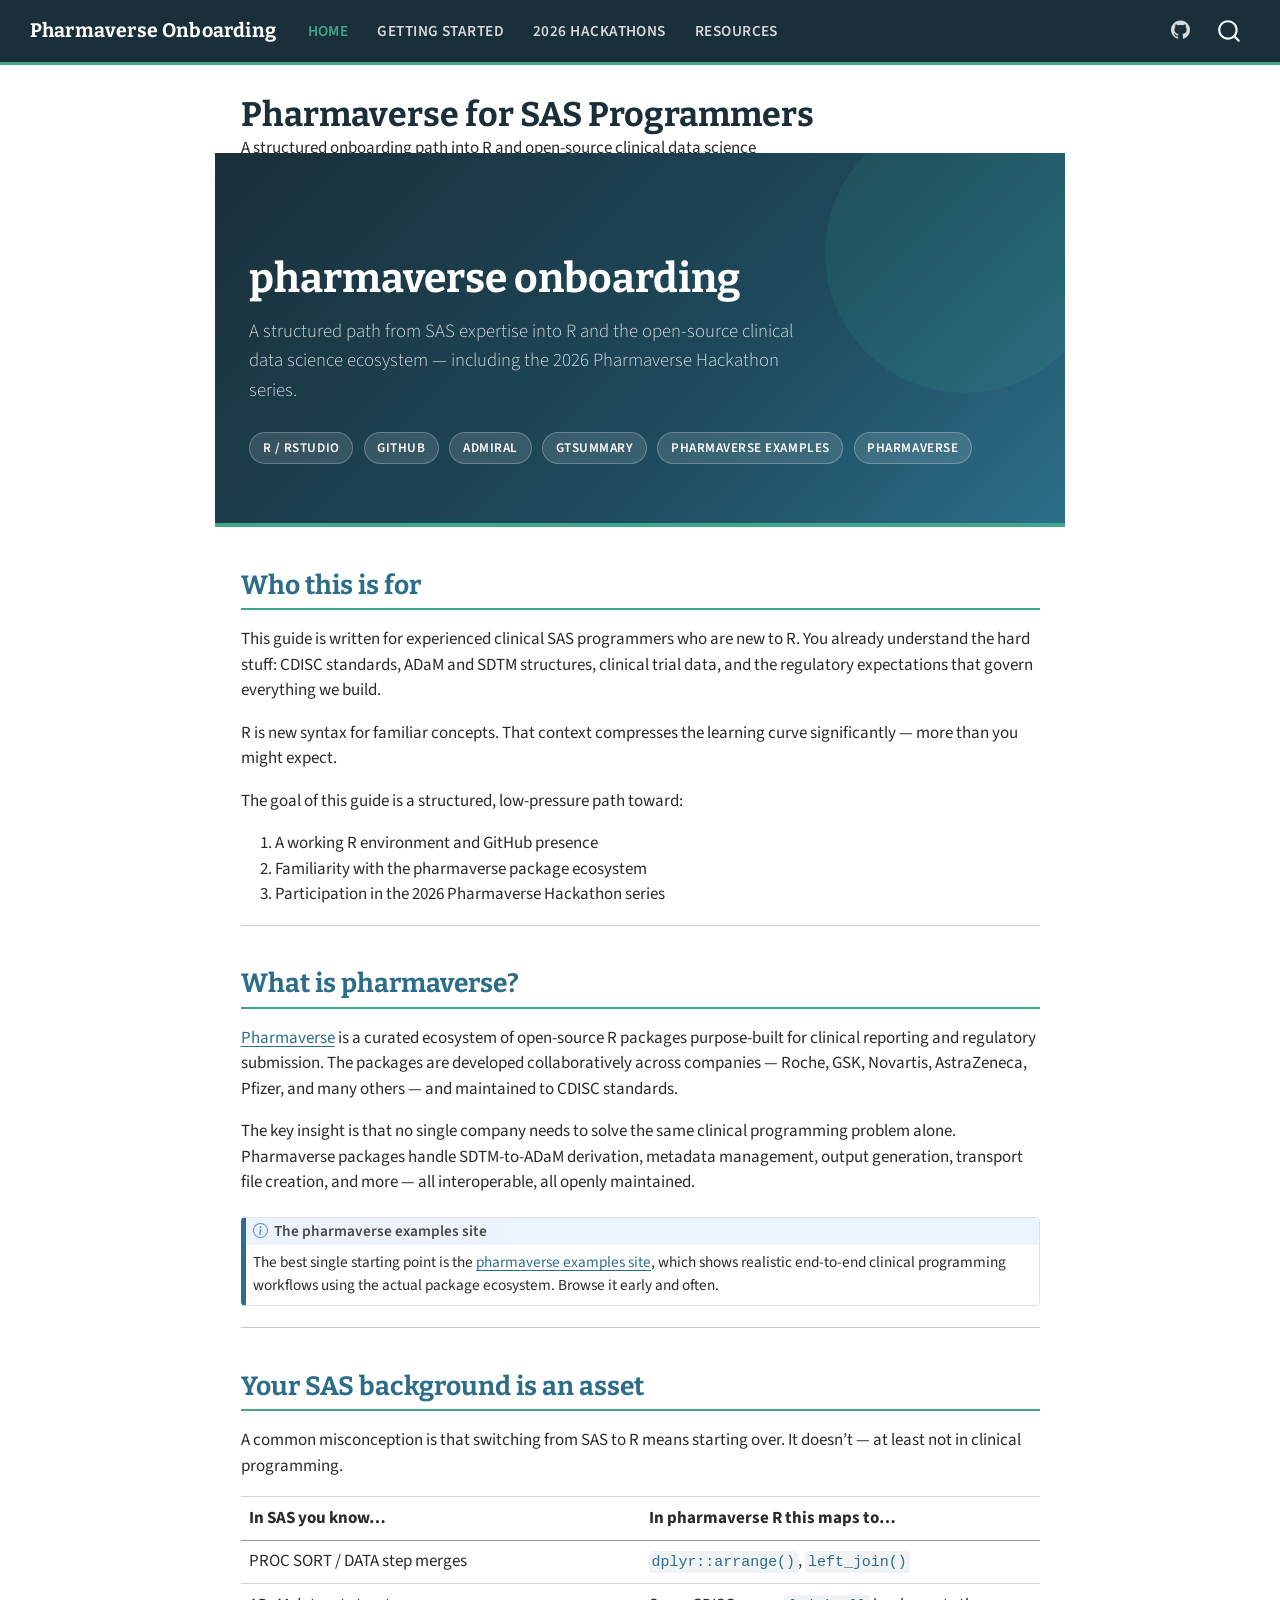
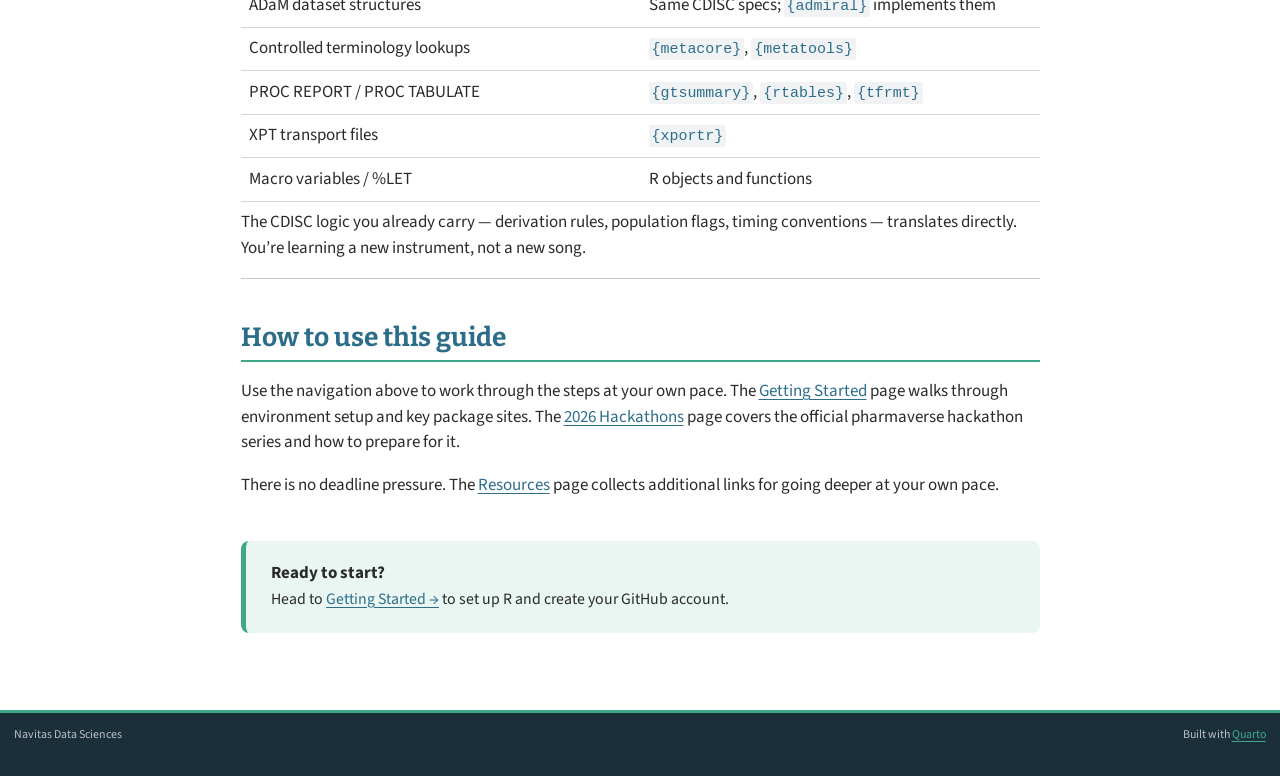
==== commit bcecc594: "Built site for gh-pages" ====
--- a/index.html
+++ b/index.html
@@ -44,7 +44,7 @@
 <link href="site_libs/quarto-html/quarto-syntax-highlighting-7f8f88aac4f3542376d5c11b86a4c14d.css" rel="stylesheet" id="quarto-text-highlighting-styles">
 <script src="site_libs/bootstrap/bootstrap.min.js"></script>
 <link href="site_libs/bootstrap/bootstrap-icons.css" rel="stylesheet">
-<link href="site_libs/bootstrap/bootstrap-ebcdbd7d827fe1fa6b3996e288fa04e9.min.css" rel="stylesheet" append-hash="true" id="quarto-bootstrap" data-mode="light">
+<link href="site_libs/bootstrap/bootstrap-e4846fcc4d9f1f5901097a754001053e.min.css" rel="stylesheet" append-hash="true" id="quarto-bootstrap" data-mode="light">
 <script id="quarto-search-options" type="application/json">{
   "location": "navbar",
   "copy-button": false,
@@ -157,16 +157,17 @@
 
 
 <div class="hero-banner">
-  <h1>Pharmaverse for SAS Programmers</h1>
+  <h1>pharmaverse onboarding</h1>
   <p class="subtitle">
     A structured path from SAS expertise into R and the open-source clinical data science ecosystem — including the 2026 Pharmaverse Hackathon series.
   </p>
   <div class="badge-row">
-    <span class="hero-badge">R / RStudio</span>
-    <span class="hero-badge">GitHub</span>
-    <span class="hero-badge">admiral</span>
-    <span class="hero-badge">gtsummary</span>
-    <span class="hero-badge">pharmaverse</span>
+    <a class="hero-badge" href="https://posit.co/download/rstudio-desktop/" target="_blank">R / RStudio</a>
+    <a class="hero-badge" href="https://github.com" target="_blank">GitHub</a>
+    <a class="hero-badge" href="https://pharmaverse.github.io/admiral/" target="_blank">admiral</a>
+    <a class="hero-badge" href="https://www.danieldsjoberg.com/gtsummary/" target="_blank">gtsummary</a>
+    <a class="hero-badge" href="https://https://pharmaverse.github.io/examples/" target="_blank">pharmaverse examples</a>
+    <a class="hero-badge" href="https://pharmaverse.org" target="_blank">pharmaverse</a>
   </div>
 </div>
 <section id="who-this-is-for" class="level2">
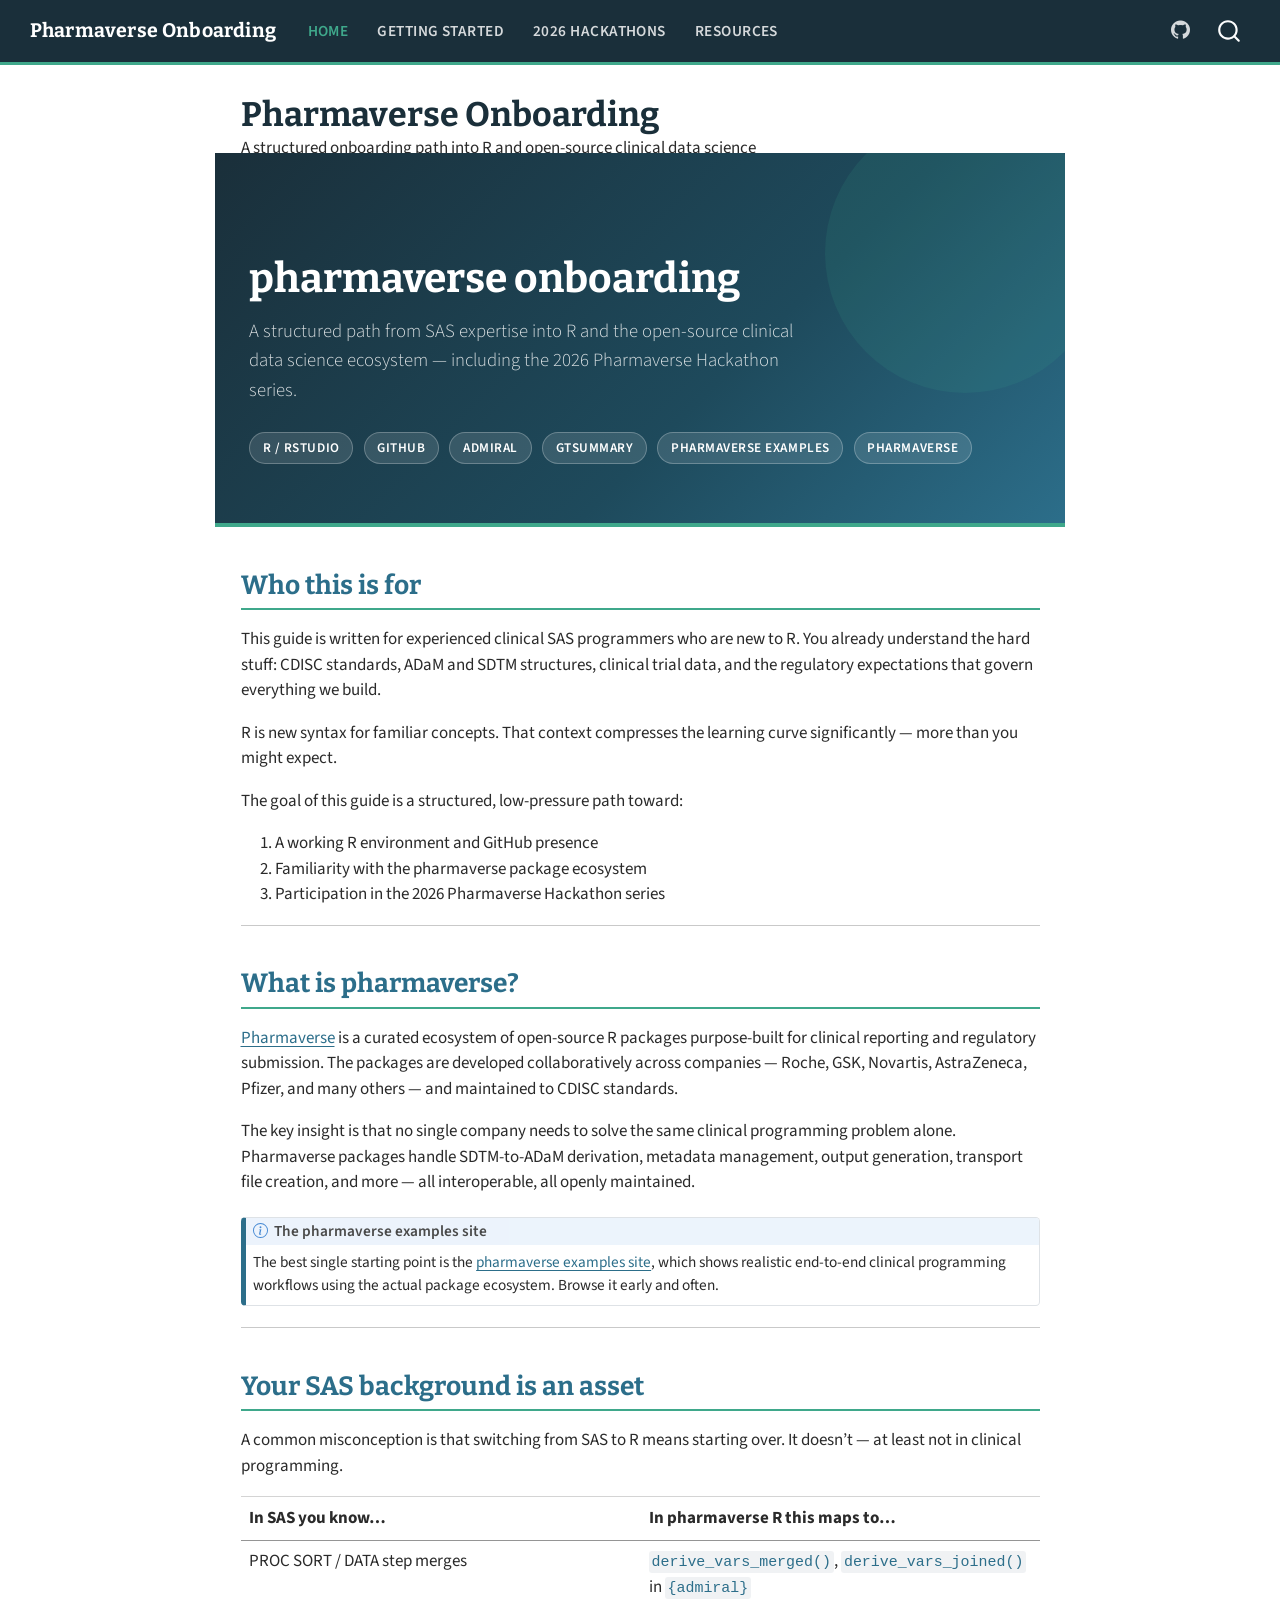
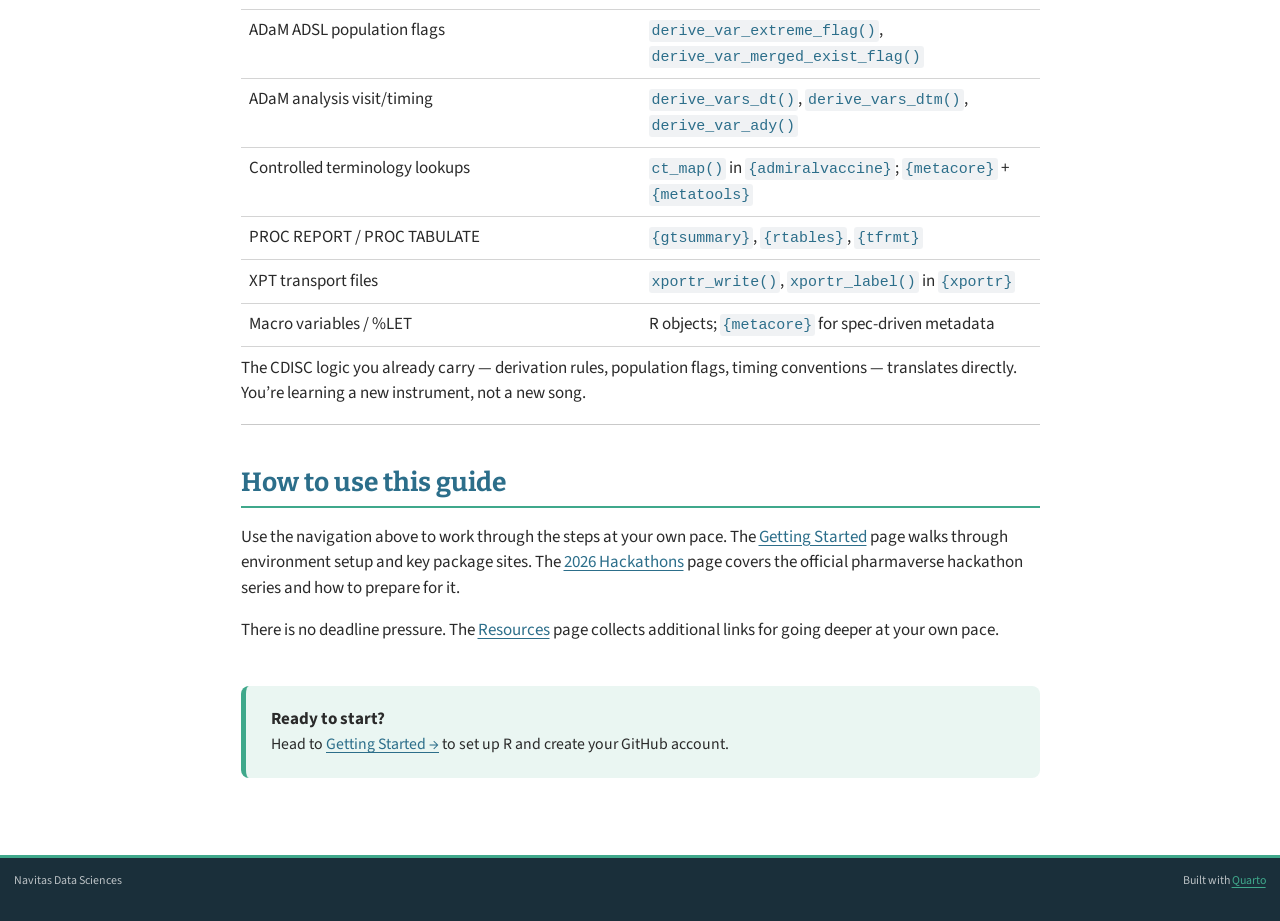
==== commit 6fe9ea82: "Built site for gh-pages" ====
--- a/index.html
+++ b/index.html
@@ -8,7 +8,7 @@
 
 <meta name="description" content="A structured onboarding path into R and open-source clinical data science">
 
-<title>Pharmaverse for SAS Programmers – Pharmaverse Onboarding</title>
+<title>Pharmaverse Onboarding</title>
 <style>
 /* Default styles provided by pandoc.
 ** See https://pandoc.org/MANUAL.html#variables-for-html for config info.
@@ -134,7 +134,7 @@
 
 <header id="title-block-header" class="quarto-title-block default">
 <div class="quarto-title">
-<h1 class="title">Pharmaverse for SAS Programmers</h1>
+<h1 class="title">Pharmaverse Onboarding</h1>
 </div>
 
 <div>
@@ -166,7 +166,7 @@
     <a class="hero-badge" href="https://github.com" target="_blank">GitHub</a>
     <a class="hero-badge" href="https://pharmaverse.github.io/admiral/" target="_blank">admiral</a>
     <a class="hero-badge" href="https://www.danieldsjoberg.com/gtsummary/" target="_blank">gtsummary</a>
-    <a class="hero-badge" href="https://https://pharmaverse.github.io/examples/" target="_blank">pharmaverse examples</a>
+    <a class="hero-badge" href="https://pharmaverse.github.io/examples/" target="_blank">pharmaverse examples</a>
     <a class="hero-badge" href="https://pharmaverse.org" target="_blank">pharmaverse</a>
   </div>
 </div>
@@ -218,27 +218,31 @@
 <tbody>
 <tr class="odd">
 <td>PROC SORT / DATA step merges</td>
-<td><code>dplyr::arrange()</code>, <code>left_join()</code></td>
+<td><code>derive_vars_merged()</code>, <code>derive_vars_joined()</code> in <code>{admiral}</code></td>
 </tr>
 <tr class="even">
-<td>ADaM dataset structures</td>
-<td>Same CDISC specs; <code>{admiral}</code> implements them</td>
+<td>ADaM ADSL population flags</td>
+<td><code>derive_var_extreme_flag()</code>, <code>derive_var_merged_exist_flag()</code></td>
 </tr>
 <tr class="odd">
+<td>ADaM analysis visit/timing</td>
+<td><code>derive_vars_dt()</code>, <code>derive_vars_dtm()</code>, <code>derive_var_ady()</code></td>
+</tr>
+<tr class="even">
 <td>Controlled terminology lookups</td>
-<td><code>{metacore}</code>, <code>{metatools}</code></td>
-</tr>
-<tr class="even">
+<td><code>ct_map()</code> in <code>{admiralvaccine}</code>; <code>{metacore}</code> + <code>{metatools}</code></td>
+</tr>
+<tr class="odd">
 <td>PROC REPORT / PROC TABULATE</td>
 <td><code>{gtsummary}</code>, <code>{rtables}</code>, <code>{tfrmt}</code></td>
 </tr>
+<tr class="even">
+<td>XPT transport files</td>
+<td><code>xportr_write()</code>, <code>xportr_label()</code> in <code>{xportr}</code></td>
+</tr>
 <tr class="odd">
-<td>XPT transport files</td>
-<td><code>{xportr}</code></td>
-</tr>
-<tr class="even">
 <td>Macro variables / %LET</td>
-<td>R objects and functions</td>
+<td>R objects; <code>{metacore}</code> for spec-driven metadata</td>
 </tr>
 </tbody>
 </table>
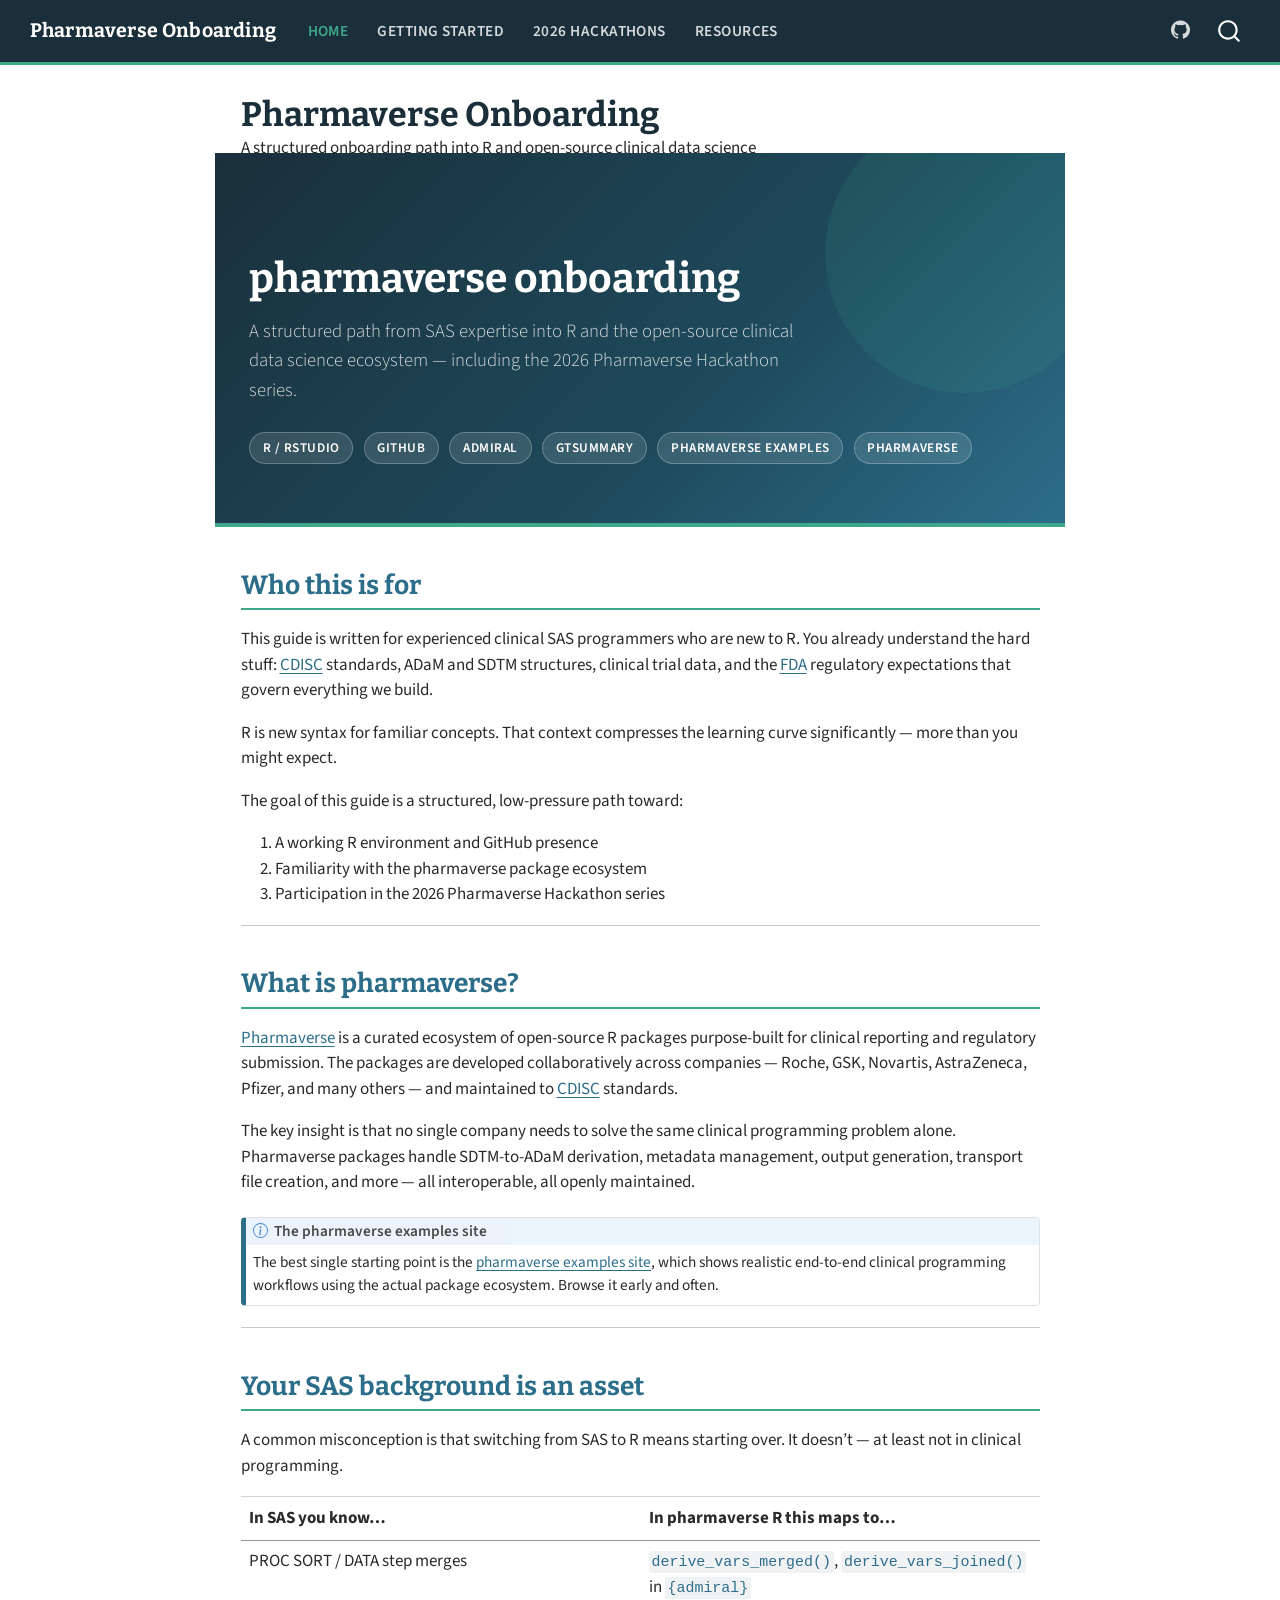
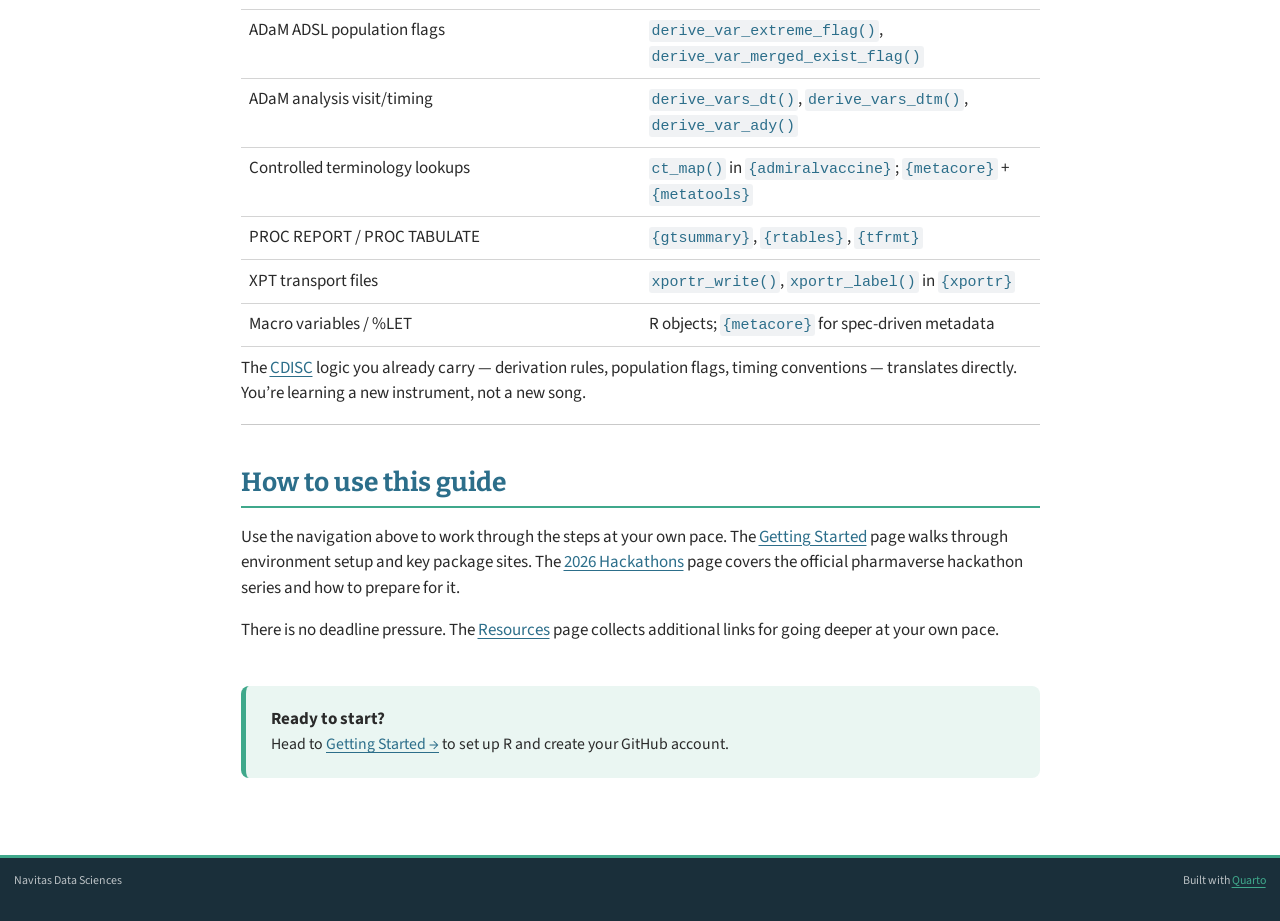
==== commit 3b142bbc: "Built site for gh-pages" ====
--- a/index.html
+++ b/index.html
@@ -2,7 +2,7 @@
 <html xmlns="http://www.w3.org/1999/xhtml" lang="en" xml:lang="en"><head>
 
 <meta charset="utf-8">
-<meta name="generator" content="quarto-1.9.37">
+<meta name="generator" content="quarto-1.9.38">
 
 <meta name="viewport" content="width=device-width, initial-scale=1.0, user-scalable=yes">
 
@@ -41,10 +41,10 @@
 <script src="site_libs/quarto-html/tippy.umd.min.js"></script>
 <script src="site_libs/quarto-html/anchor.min.js"></script>
 <link href="site_libs/quarto-html/tippy.css" rel="stylesheet">
-<link href="site_libs/quarto-html/quarto-syntax-highlighting-7f8f88aac4f3542376d5c11b86a4c14d.css" rel="stylesheet" id="quarto-text-highlighting-styles">
+<link href="site_libs/quarto-html/quarto-syntax-highlighting-15634bcf2e68342d4ad2dfa704d543f6.css" rel="stylesheet" id="quarto-text-highlighting-styles">
 <script src="site_libs/bootstrap/bootstrap.min.js"></script>
 <link href="site_libs/bootstrap/bootstrap-icons.css" rel="stylesheet">
-<link href="site_libs/bootstrap/bootstrap-e4846fcc4d9f1f5901097a754001053e.min.css" rel="stylesheet" append-hash="true" id="quarto-bootstrap" data-mode="light">
+<link href="site_libs/bootstrap/bootstrap-4409dd954f0f8f6ffdc57493b67e4942.min.css" rel="stylesheet" append-hash="true" id="quarto-bootstrap" data-mode="light">
 <script id="quarto-search-options" type="application/json">{
   "location": "navbar",
   "copy-button": false,
@@ -172,7 +172,7 @@
 </div>
 <section id="who-this-is-for" class="level2">
 <h2 class="anchored" data-anchor-id="who-this-is-for">Who this is for</h2>
-<p>This guide is written for experienced clinical SAS programmers who are new to R. You already understand the hard stuff: CDISC standards, ADaM and SDTM structures, clinical trial data, and the regulatory expectations that govern everything we build.</p>
+<p>This guide is written for experienced clinical SAS programmers who are new to R. You already understand the hard stuff: <a href="https://www.cdisc.org">CDISC</a> standards, ADaM and SDTM structures, clinical trial data, and the <a href="https://www.fda.gov">FDA</a> regulatory expectations that govern everything we build.</p>
 <p>R is new syntax for familiar concepts. That context compresses the learning curve significantly — more than you might expect.</p>
 <p>The goal of this guide is a structured, low-pressure path toward:</p>
 <ol type="1">
@@ -184,7 +184,7 @@
 </section>
 <section id="what-is-pharmaverse" class="level2">
 <h2 class="anchored" data-anchor-id="what-is-pharmaverse">What is pharmaverse?</h2>
-<p><a href="https://pharmaverse.org">Pharmaverse</a> is a curated ecosystem of open-source R packages purpose-built for clinical reporting and regulatory submission. The packages are developed collaboratively across companies — Roche, GSK, Novartis, AstraZeneca, Pfizer, and many others — and maintained to CDISC standards.</p>
+<p><a href="https://pharmaverse.org">Pharmaverse</a> is a curated ecosystem of open-source R packages purpose-built for clinical reporting and regulatory submission. The packages are developed collaboratively across companies — Roche, GSK, Novartis, AstraZeneca, Pfizer, and many others — and maintained to <a href="https://www.cdisc.org">CDISC</a> standards.</p>
 <p>The key insight is that no single company needs to solve the same clinical programming problem alone. Pharmaverse packages handle SDTM-to-ADaM derivation, metadata management, output generation, transport file creation, and more — all interoperable, all openly maintained.</p>
 <div class="callout callout-style-default callout-note callout-titled">
 <div class="callout-header d-flex align-content-center">
@@ -246,7 +246,7 @@
 </tr>
 </tbody>
 </table>
-<p>The CDISC logic you already carry — derivation rules, population flags, timing conventions — translates directly. You’re learning a new instrument, not a new song.</p>
+<p>The <a href="https://www.cdisc.org">CDISC</a> logic you already carry — derivation rules, population flags, timing conventions — translates directly. You’re learning a new instrument, not a new song.</p>
 <hr>
 </section>
 <section id="how-to-use-this-guide" class="level2">
--- a/site_libs/quarto-html/quarto-syntax-highlighting-15634bcf2e68342d4ad2dfa704d543f6.css
+++ b/site_libs/quarto-html/quarto-syntax-highlighting-15634bcf2e68342d4ad2dfa704d543f6.css
@@ -0,0 +1,236 @@
+/* quarto syntax highlight colors */
+:root {
+  --quarto-hl-ot-color: #003B4F;
+  --quarto-hl-at-color: #657422;
+  --quarto-hl-ss-color: #20794D;
+  --quarto-hl-an-color: #5E5E5E;
+  --quarto-hl-fu-color: #4758AB;
+  --quarto-hl-st-color: #20794D;
+  --quarto-hl-cf-color: #003B4F;
+  --quarto-hl-op-color: #5E5E5E;
+  --quarto-hl-er-color: #AD0000;
+  --quarto-hl-bn-color: #AD0000;
+  --quarto-hl-al-color: #AD0000;
+  --quarto-hl-va-color: #111111;
+  --quarto-hl-bu-color: inherit;
+  --quarto-hl-ex-color: inherit;
+  --quarto-hl-pp-color: #AD0000;
+  --quarto-hl-in-color: #5E5E5E;
+  --quarto-hl-vs-color: #20794D;
+  --quarto-hl-wa-color: #5E5E5E;
+  --quarto-hl-do-color: #5E5E5E;
+  --quarto-hl-im-color: #00769E;
+  --quarto-hl-ch-color: #20794D;
+  --quarto-hl-dt-color: #AD0000;
+  --quarto-hl-fl-color: #AD0000;
+  --quarto-hl-co-color: #5E5E5E;
+  --quarto-hl-cv-color: #5E5E5E;
+  --quarto-hl-cn-color: #8f5902;
+  --quarto-hl-sc-color: #5E5E5E;
+  --quarto-hl-dv-color: #AD0000;
+  --quarto-hl-kw-color: #003B4F;
+}
+
+/* other quarto variables */
+:root {
+  --quarto-font-monospace: SFMono-Regular, Menlo, Monaco, Consolas, "Liberation Mono", "Courier New", monospace;
+}
+
+/* syntax highlight based on Pandoc's rules */
+pre > code.sourceCode > span {
+  color: #003B4F;
+}
+
+code.sourceCode > span {
+  color: #003B4F;
+}
+
+div.sourceCode,
+div.sourceCode pre.sourceCode {
+  color: #003B4F;
+}
+
+/* Normal */
+code span {
+  color: #003B4F;
+}
+
+/* Alert */
+code span.al {
+  color: #AD0000;
+  font-style: inherit;
+}
+
+/* Annotation */
+code span.an {
+  color: #5E5E5E;
+  font-style: inherit;
+}
+
+/* Attribute */
+code span.at {
+  color: #657422;
+  font-style: inherit;
+}
+
+/* BaseN */
+code span.bn {
+  color: #AD0000;
+  font-style: inherit;
+}
+
+/* BuiltIn */
+code span.bu {
+  font-style: inherit;
+}
+
+/* ControlFlow */
+code span.cf {
+  color: #003B4F;
+  font-weight: bold;
+  font-style: inherit;
+}
+
+/* Char */
+code span.ch {
+  color: #20794D;
+  font-style: inherit;
+}
+
+/* Constant */
+code span.cn {
+  color: #8f5902;
+  font-style: inherit;
+}
+
+/* Comment */
+code span.co {
+  color: #5E5E5E;
+  font-style: inherit;
+}
+
+/* CommentVar */
+code span.cv {
+  color: #5E5E5E;
+  font-style: italic;
+}
+
+/* Documentation */
+code span.do {
+  color: #5E5E5E;
+  font-style: italic;
+}
+
+/* DataType */
+code span.dt {
+  color: #AD0000;
+  font-style: inherit;
+}
+
+/* DecVal */
+code span.dv {
+  color: #AD0000;
+  font-style: inherit;
+}
+
+/* Error */
+code span.er {
+  color: #AD0000;
+  font-style: inherit;
+}
+
+/* Extension */
+code span.ex {
+  font-style: inherit;
+}
+
+/* Float */
+code span.fl {
+  color: #AD0000;
+  font-style: inherit;
+}
+
+/* Function */
+code span.fu {
+  color: #4758AB;
+  font-style: inherit;
+}
+
+/* Import */
+code span.im {
+  color: #00769E;
+  font-style: inherit;
+}
+
+/* Information */
+code span.in {
+  color: #5E5E5E;
+  font-style: inherit;
+}
+
+/* Keyword */
+code span.kw {
+  color: #003B4F;
+  font-weight: bold;
+  font-style: inherit;
+}
+
+/* Operator */
+code span.op {
+  color: #5E5E5E;
+  font-style: inherit;
+}
+
+/* Other */
+code span.ot {
+  color: #003B4F;
+  font-style: inherit;
+}
+
+/* Preprocessor */
+code span.pp {
+  color: #AD0000;
+  font-style: inherit;
+}
+
+/* SpecialChar */
+code span.sc {
+  color: #5E5E5E;
+  font-style: inherit;
+}
+
+/* SpecialString */
+code span.ss {
+  color: #20794D;
+  font-style: inherit;
+}
+
+/* String */
+code span.st {
+  color: #20794D;
+  font-style: inherit;
+}
+
+/* Variable */
+code span.va {
+  color: #111111;
+  font-style: inherit;
+}
+
+/* VerbatimString */
+code span.vs {
+  color: #20794D;
+  font-style: inherit;
+}
+
+/* Warning */
+code span.wa {
+  color: #5E5E5E;
+  font-style: italic;
+}
+
+.prevent-inlining {
+  content: "</";
+}
+
+/*# sourceMappingURL=f23921c56f73e400b49028c9186a1aa0.css.map */
